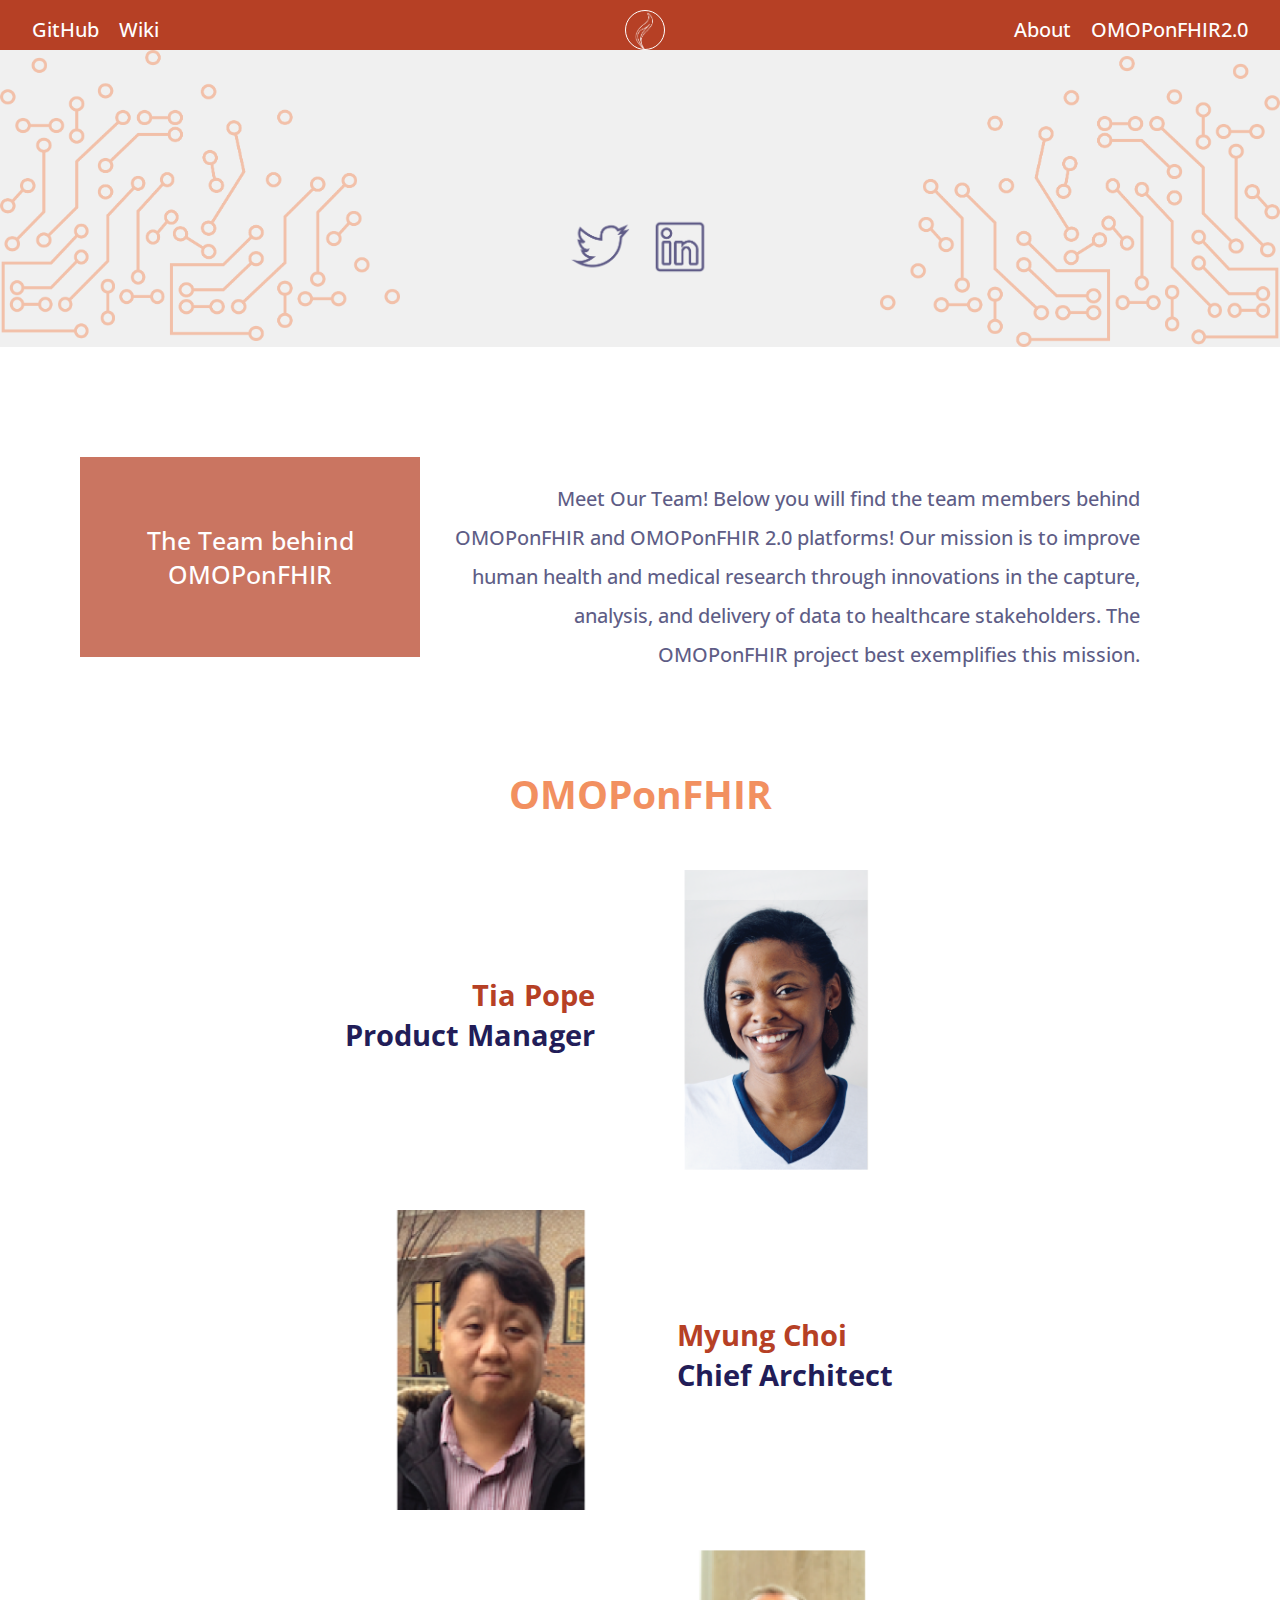
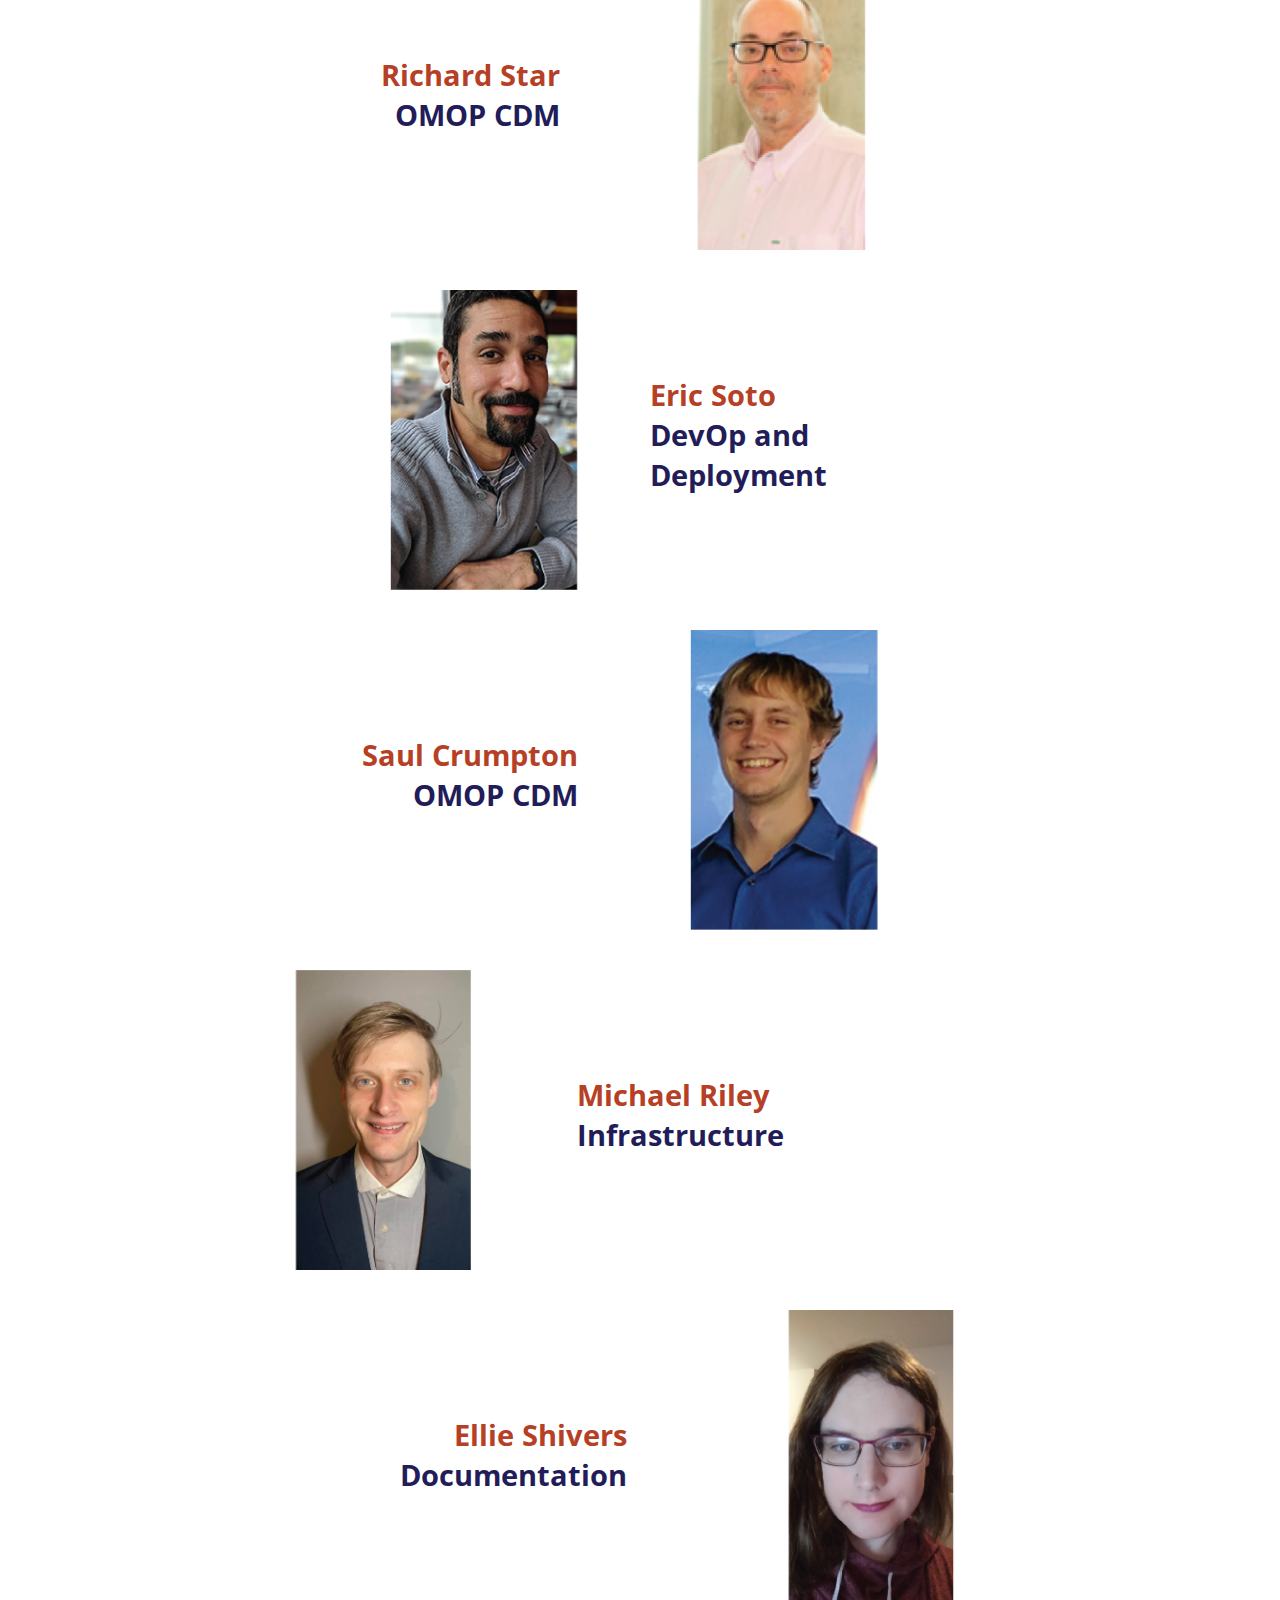
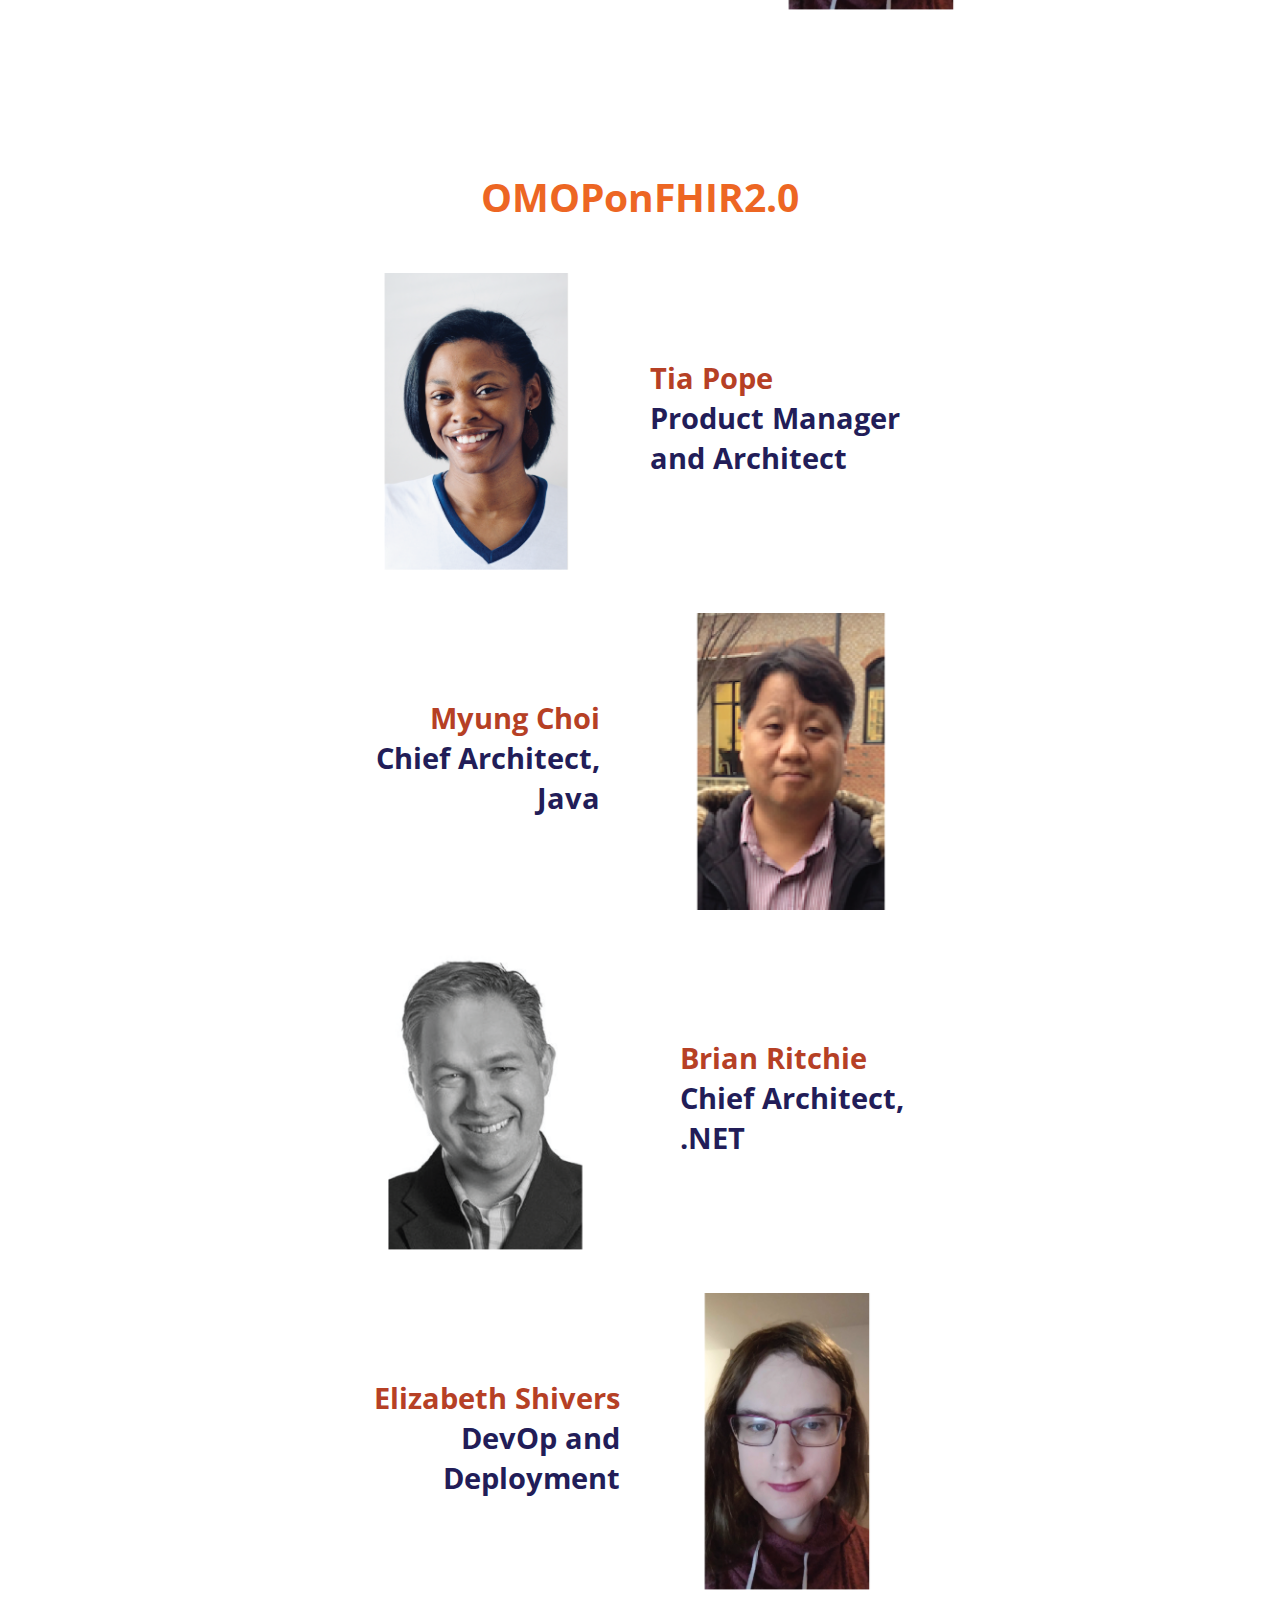
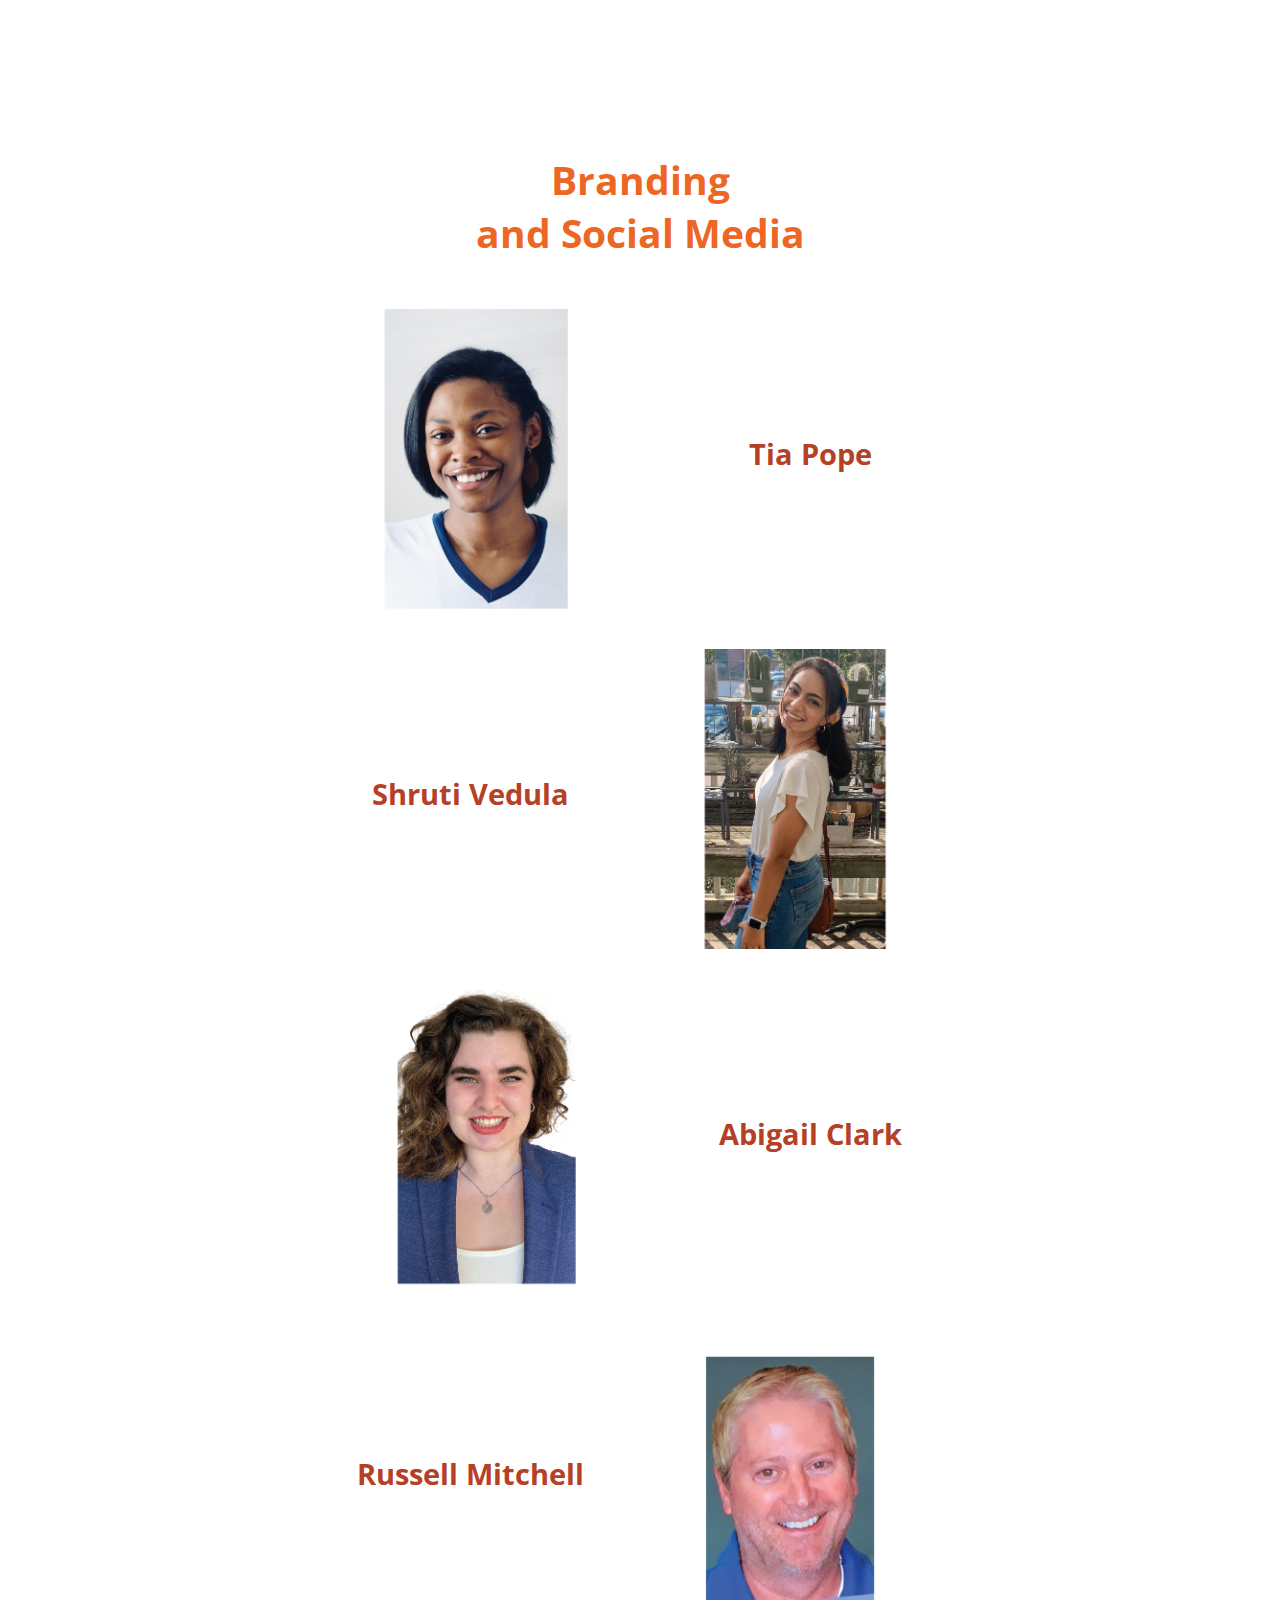
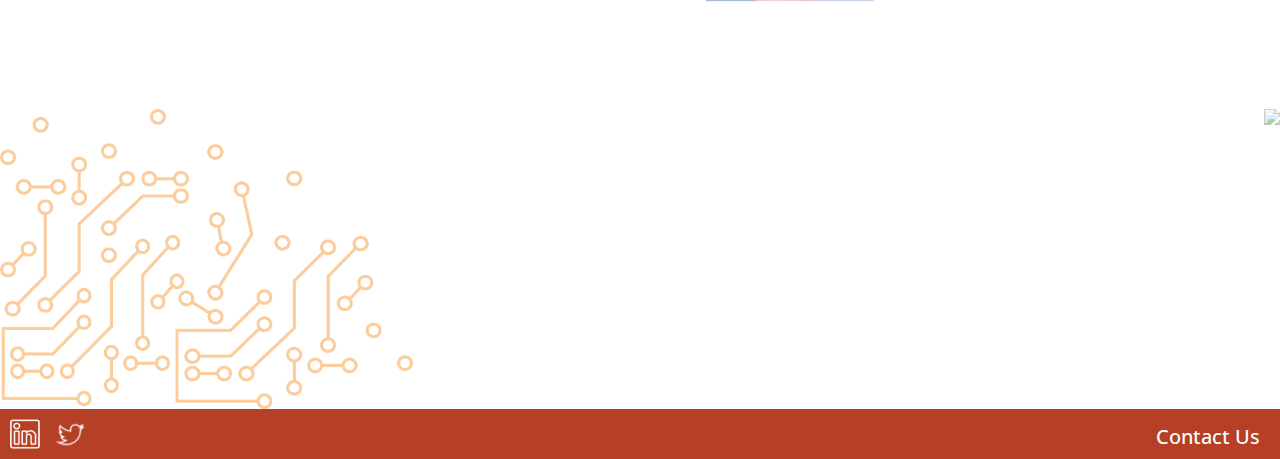
==== about.html @ ce29ef23 "OMOPonFHIR Site V2.0" ====
<!DOCTYPE html>
<html lang="en">
  <head>
    <meta charset="UTF-8" />
    <meta http-equiv="X-UA-Compatible" content="IE=edge" />
    <meta name="viewport" content="width=device-width, initial-scale=1.0" />
    <link rel="stylesheet" href="css/styles.css" />
    <link rel="stylesheet" href="css/about.css" />
    <link rel="preconnect" href="https://fonts.gstatic.com" />
    <link
      href="https://fonts.googleapis.com/css2?family=Open+Sans:wght@600&display=swap"
      rel="stylesheet"
    />
    <script type="text/javascript" src="loader-script.js"></script>
    <link rel="apple-touch-icon" sizes="180x180" href="/img/shorter_logo.png" />
    <link
      rel="icon"
      type="image/png"
      sizes="32x32"
      href="/img/shorter_logo.png"
    />
    <link
      rel="icon"
      type="image/png"
      sizes="16x16"
      href="/img/shorter_logo.png"
    />
    <link rel="manifest" href="/site.webmanifest" />
    <title>OMOP on FHIR</title>
  </head>
  <body>
   <div id="loader"></div>
    <div id="content">
      <nav class="main-nav">
        <div class="container">
          <div class="left">
            <ul>
              <li>
                <a href="https://github.com/omoponfhir/omoponfhir-main"
                  >GitHub</a
                >
              </li>
              <li>
                <a href="https://github.com/omoponfhir/omoponfhir-main/wiki"
                  >Wiki</a
                >
              </li>
            </ul>
          </div>
          <div class="center">
            <img
              src="img/bullet_bullet-1.png"
              alt=""
              onclick="imageClick('index.html')"
              class="homeCursor"
            />
          </div>
          <div class="right">
            <ul>
              <li><a href="about.html">About</a></li>
              <li><a href="OMOPonFHIR2.0.html">OMOPonFHIR2.0</a></li>
            </ul>
          </div>
        </div>
      </nav>

      <nav class="mobile-nav" id="mobile-nav-id">
        <div class="left">
          <!-- <input type="image" src="img/menu.png" onclick="menu()" /> -->
        </div>
        <div class="center">
          <img
            src="img/bullet_bullet-1.png"
            alt=""
            onclick="imageClick('index.html')"
            class="homeCursor"
          />
        </div>
        <div class="right">
          <input type="image" src="img/menu.png" onclick="menu()" />
        </div>
      </nav>

      <div class="mobile-menu" id="mobile-menu-id">
        <ul class="mobile-menu-list">
          <li><a href="about.html">About</a></li>
          <li><a href="OMOPonFHIR2.0.html">OMOPonFHIR2.0</a></li>
          <li>
            <a href="https://github.com/omoponfhir/omoponfhir-main">GitHub</a>
          </li>
          <li>
            <a href="https://github.com/omoponfhir/omoponfhir-main/wiki"
              >Wiki</a
            >
          </li>
        </ul>
      </div>

      <script>
        function menu() {
          var x = document.getElementById("mobile-menu-id");

          if (x.className === "mobile-menu") {
            x.className = "mobile-menu-expanded";
          } else {
            x.className = "mobile-menu";
          }
        }
      </script>

      <script>
        function imageClick(url) {
          window.location = url;
        }
      </script>

      <div class="main-container">
        <div class="top-banner">
          <div class="container">
            <div class="div1">
              <img
                class="img1"
                src="img/BackgroundIllustration_Orange.png"
                alt=""
              />
            </div>
            <div class="div2">
              <img class="img2" src="https://media.giphy.com/media/VVHVPd07QhCmuxs4tD/giphy.gif" alt="" />
              <div class="socialmed_icon">
                <a href="https://twitter.com/omoponfhir">
                  <img
                    alt="Twitter"
                    class="socialmed_images twitter"
                    src="twitter_Twitter-blue.png"
                  />
                </a>
                <a href="https://www.linkedin.com/company/omoponfhir/">
                  <img
                    alt="LinkedIn"
                    class="socialmed_images linkedin"
                    src="LinkedIn_blue.png"
                  />
                </a>
              </div>
            </div>

            <div class="div3">
              <img
                class="img3"
                src="img/BackgroundIllustration_Orange.png"
                alt=""
              />
            </div>
          </div>
        </div>

        <div class="about">
          <div class="left">
            <p>The Team behind OMOPonFHIR</p>
          </div>
          <div class="right">
            <p>
              Meet Our Team! Below you will find the team members behind
              OMOPonFHIR and OMOPonFHIR 2.0 platforms! Our mission is to improve
              human health and medical research through innovations in the capture,
              analysis, and delivery of data to healthcare stakeholders. The OMOPonFHIR project
              best exemplifies this mission.
            </p>
          </div>
        </div>

        <div class="about-mobile">
          <p>About the Team behind OMOP on FHIR</p>
        </div>

        <div class="about-mobile-text">
          <p>
            Meet Our Team! Below you will find the team members behind
            OMOPonFHIR and OMOPonFHIR 2.0 platforms! Our mission is to improve
            human health and medical research through innovations in the capture,
            analysis, and delivery of data to healthcare stakeholders. The OMOPonFHIR project
              best exemplifies this mission.
          </p>
        </div>
        <!--
        <div class="contact-us">
            <p>Contact Us</p>
            <div class="inputs">
                <input placeholder="First Name"></input>
                <input placeholder="Last Name"></input>
            </div>
            <div class="inputs">
                <input placeholder="Email"></input>
            </div>
            <div class="inputs">
                <input placeholder="Message"></input>
            </div>
            <a>Submit</a>
            <iframe src="https://docs.google.com/forms/d/e/1FAIpQLSeu1NekLt_qkEd-SQRcJmjOuqZ-bvzDJnviz9v5_g-GpXFg8Q/viewform?embedded=true" frameborder="0" marginheight="0" marginwidth="0">Loading…</iframe>
        </div>
        -->
        <div class="OMOPonFHIR-Heading">
          <h1><span style="color: #ed6623">OMOPonFHIR</span><br /></h1>
        </div>

         <div class="person-r">
          <div class="left">
            <div>
              <h2>
                Tia Pope <br />
                <span style="color: #221d58">Product Manager</span>
              </h2>
            </div>
          </div>
          <div class="right">
            <img
              src="img/Tia_Small-10.png"
              width="300"
              height="300"
              alt=""
            />
          </div>
        </div>

        <div class="person-1">
          <div class="left">
            <img src="img/Myung_small-09.png" width="300" height="300" alt="" />
          </div>
          <div class="right">
            <div>
              <h2>
                Myung Choi <br />
                <span style="color: #221d58">Chief Architect</span>
              </h2>
            </div>
          </div>
        </div>


        <div class="person-2">
          <div class="left">
            <div>
              <h2>
                Richard Star <br />
                <span style="color: #221d58">OMOP CDM</span>
              </h2>
            </div>
          </div>
          <div class="right">
            <img
              src="img/Richard-Small-13.png"
              width="300"
              height="300"
              alt=""
            />
          </div>
        </div>

        <div class="person-3">
          <div class="left">
            <img src="img/Eric_small-07.png" width="300" height="300" alt="" />
          </div>
          <div class="right">
            <div>
              <h2>
                Eric Soto <br />
                <span style="color: #221d58">DevOp and Deployment</span>
              </h2>
            </div>
          </div>
        </div>

        <div class="person-4">
          <div class="left">
            <div>
              <h2>
                Saul Crumpton <br /><span style="color: #221d58">
                  OMOP CDM</span
                >
              </h2>
            </div>
          </div>
          <div class="right">
            <img src="img/saul_small-08.png" width="300" height="300" alt="" />
          </div>
        </div>

        <div class="person-5">
          <div class="left">
            <img
              src="img/Michael_Small-05.png"
              width="300"
              height="300"
              alt=""
            />
          </div>
          <div class="right">
            <div>
              <h2>
                Michael Riley<br />
                <span style="color: #221d58">Infrastructure</span>
              </h2>
            </div>
          </div>
        </div>

        <div class="person-6">
          <div class="left">
            <div>
              <h2>
                Ellie Shivers <br />
                <span style="color: #221d58">Documentation</span>
              </h2>
            </div>
          </div>
          <div class="right">
            <img src="img/Ellie_small-12.png" width="300" height="300" alt="" />
          </div>
        </div>

        <div class="OMOPonFHIR2-Heading">
          <h1><span style="color: #ed6623">OMOPonFHIR2.0</span></h1>
        </div>

        <div class="person-8">
          <div class="left">
            <div>
              <img src="img/Tia_Small-10.png" width="300" height="300" alt="" />
            </div>
          </div>
          <div class="right">
            <h2>
              Tia Pope <br />
              <span style="color: #221d58">Product Manager and Architect</span>
            </h2>
          </div>
        </div>

        <div class="person-9">
          <div class="left">
            <h2>
              Myung Choi <br /><span style="color: #221d58">
                Chief Architect, Java</span
              >
            </h2>
          </div>
          <div class="right">
            <div>
              <img
                src="img/Myung_small-09.png"
                width="300"
                height="300"
                alt=""
              />
            </div>
          </div>
        </div>

        <div class="person-10">
          <div class="left">
            <div>
              <img
                src="img/Brian_Small-06.png"
                width="300"
                height="300"
                alt=""
              />
            </div>
          </div>
          <div class="right">
            <h2>
              Brian Ritchie <br />
              <span style="color: #221d58">Chief Architect, .NET</span>
            </h2>
          </div>
        </div>

        <div class="person-11">
          <div class="left">
            <h2>
              Elizabeth Shivers <br />
              <span style="color: #221d58">DevOp and Deployment</span>
            </h2>
          </div>
          <div class="right">
            <div>
              <img
                src="img/Ellie_small-12.png"
                width="300"
                height="300"
                alt=""
              />
            </div>
          </div>
        </div>

        <div class="branding-Social-Media">
          <h1><span style="color: #ed6623">Branding <br>and Social Media</span></h1>
        </div>

        <div class="person-13">
          <div class="left">
            <img src="img/Tia_Small-10.png" width="300" height="300" alt="" />
          </div>
          <div class="right">
            <div>
              <h2>Tia Pope</h2>
            </div>
          </div>
        </div>

        <div class="person-14">
          <div class="left">
            <div>
              <h2>Shruti Vedula</h2>
            </div>
          </div>
          <div class="right">
            <img
              src="img/Shruti_small-11.png"
              width="300"
              height="300"
              alt=""
            />
          </div>
        </div>

        <div class="person-15">
          <div class="left">
            <img src="img/Abby_Small-04.png" width="300" height="300" alt="" />
          </div>
          <div class="right">
            <div>
              <h2>Abigail Clark</h2>
            </div>
          </div>
        </div>

        <div class="person-16">
            <div class="left">
                <div>
                    <h2>Russell Mitchell</h2>
                </div>

            </div>
            <div class="right">
                <img src="img/Russell-Small-14.png"width="300" height="300" alt="">
            </div>
        </div>
        <div class="bot-banner">
          <div class="div1">
            <img src="img/BackgroundIllustration_Yellow.png" alt="" />
            <img src="https://media.giphy.com/media/FPWLhfGNtz1xahUGES/giphy.gif" class="bottompage_motion" />
          </div>
        </div>

        <footer class="footer">
          <div class="social">
            <div class="left">
              <div class="img-wrapper">
                <a href="https://www.linkedin.com/company/omoponfhir/about">
                  <img src="img/linkedin.png" alt="" />
                </a>
              </div>
              <div class="img-wrapper">
                <a href="https://twitter.com/omoponfhir?s=20">
                  <img src="img/twitter_Twitter.png" alt="" />
                </a>
              </div>
            </div>
          </div>
          <div class="right">
            <a href="https://forms.gle/5ARnCuKFfqA3LYyR9">Contact Us</a>
          </div>
        </footer>
      </div>
    </div>
  </body>
</html>
---- css/styles.css ----
/* TABLE OF CONTENTS
  1. BASIC
  2. PRELOADER
  2. MOBILE NAV
  3. MOBILE MENU
  4. BANNER
  5. BOT BANNER
  6. FOOTER
  7. BREAKPOINTS
*/

/* -------------- BASIC --------------  */
:root {
  --primary-color: #221d58;
  --secondary-color: #b64025;
  --accent-light-color: #ed6623;
  --accent-lighter-color: #f8993a;
  --max-width: 1100px;
}

* {
  margin: 0;
  padding: 0;
  box-sizing: border-box;
}

body {
  color: var(--primary-color);
  font-family: -apple-system, BlinkMacSystemFont, "Segoe UI", Roboto, Oxygen,
    Ubuntu, Cantarell, "Open Sans", "Helvetica Neue", sans-serif;
  font-size: 19.5px;
  font-weight: 500;
}

html,
body {
  margin: 0;
  padding: 0;
  width: 100%;
  height: 100vh;
  background: url(background.jpg) no-repeat 50% 50%;
  background-size: cover;
}

/* -------------- PRELOADER -------------- */
#loader {
  position: fixed;
  width: 100%;
  height: 100vh;
  z-index: 1;
  overflow: visible;
  background: #fff url("https://media.giphy.com/media/0v85X38x8zhfcxNIS5/giphy.gif") no-repeat center center;
}

/* --------------  MOBILE NAV -------------- */
.homeCursor {
  cursor: pointer;
}

.mobile-nav {
  display: none;
}

.mobile-nav .left {
  justify-self: left;
}

.mobile-nav .center {
  width: 40px;
  height: 40px;
  margin-left: 10px;
  border-radius: 20px;
  border-color: #fff;
  border-style: solid;
  border-width: 1px;
  justify-self: center;
  align-self: center;
}
.mobile-nav .center:hover {
  background: #ed6623;
}
.mobile-nav img {
  height: 40px;
  object-fit: contain;
}

.mobile-nav .right {
  justify-self: right;
}

.mobile-nav input {
  margin: 10px;
  margin-right: 20px;
  height: 30px;
  object-fit: contain;
}

.mobile-nav ul {
  list-style-type: none;
  display: flex;
  margin-bottom: 10px;
  flex-direction: column;
  justify-content: center;
}
.main-nav {
  background: var(--secondary-color);
  position: sticky;
  top: 0;
  z-index: 2;
}

.main-nav .container {
  display: grid;
  grid-template-columns: 33% 33% 33%;
  height: 50px;
  justify-content: center;
}

.main-nav .left {
  padding: 1rem;
  justify-self: left;
}

.main-nav.left a:hover {
  color: #ed6623;
}

.main-nav .center {
  width: 40px;
  height: 40px;
  margin-left: 10px;
  border-radius: 20px;
  border-color: #fff;
  border-style: solid;
  border-width: 1px;
  justify-self: center;
  align-self: center;
}

.main-nav .center:hover {
  background: #ed6623;
}

.main-nav img {
  height: 40px;
  object-fit: contain;
}

.main-nav .right {
  padding: 1rem;
  justify-self: right;
}

.main-nav .right a:hover {
  color: #ed6623;
}

.main-nav .left a:hover {
  color: #ed6623;
}
.main-nav ul {
  display: flex;
  list-style-type: none;
  justify-self: end;
  align-items: center;
}

.main-nav ul li a {
  border-radius: 5px;
  text-decoration: none;
  padding: 10px;
  color: #fff;
}

.main-nav ul li a.active {
  background: var(--secondary-color);
  color: #fff;
}

.main-nav ul li a.inactive {
  color: #fff;
}

/* --------------  MOBILE MENU -------------- */
.mobile-menu {
  display: none;
}

.mobile-menu-list {
  list-style-type: none;
  display: flex;
  margin-bottom: 10px;
  flex-direction: column;
  justify-content: center;
}

.mobile-menu-list li {
  margin: 10px;
  text-align: right;
}

.mobile-menu-list li a {
  border-radius: 5px;
  text-decoration: none;
  padding: 10px;
  color: #fff;
}

.mobile-menu-list li a:hover {
  color: #ed6623;
}

/* -------------- BANNER --------------*/
.top-banner {
  grid-area: top-banner;
}

.img1 {
  height: auto;
  max-width: 300px;
}

.img2 {
  height: auto;
  width: 100%;
  padding: 20px;
  max-width: 300px;
}

.img3 {
  height: auto;
  max-width: 300px;
  transform: scaleX(-1);
}

.div1 {
  vertical-align: bottom;
  align-self: flex-end;
}

.div2 {
  display: grid;
  justify-content: center;
  text-align: center;
  align-items: center;
  margin-bottom: 30px;
  flex: 2;
}

.div3 {
  vertical-align: bottom;
  align-self: flex-end;
}

.top-banner .container {
  display: flex;
  flex-direction: row;
  width: 100%;
  height: auto;
  background: #ebebeb;
  justify-content: center;
}

.top-banner .container .div1 {
  flex: 2;
}

.top-banner .container .div3 {
  flex: 2;
}

.top-banner .img1 {
  max-width: 100%;
  opacity: 0.5;
  width: 400px;
}

.top-banner .img3 {
  max-width: 100%;
  transform: scaleX(-1);
  opacity: 0.5;
  float: right;
  margin: 0 0 0 20px;
  width: 400px;
}

.top-banner ul {
  list-style-type: none;
  display: flex;
  justify-content: center;
}

.top-banner ul li a {
  margin: 1rem;
  text-decoration: none;
  border-radius: 5px;
}

.button_socialmed {
  background-color: #ed6623;
  border: none;
  color: white;
  padding: 15px 32px;
  text-align: center;
  text-decoration: none;
  display: inline-block;
  font-size: 18px;
  border-radius: 10px;
  margin: 0 10px 30px 10px;
  transition-duration: 0.4s;
  width: 100%;
  min-width: 20px;
  max-width: 150px;
  position: relative;
  justify-content: center;
  align-items: center;
}

.button_socialmed:hover {
  cursor: pointer;
  border: solid;
  border-width: thin;
  border-color: #ed6623;
  background-color: rgb(235, 235, 235);
  color: #ed6623;
}

.socialmed_images {
  margin: 0 10px 0 10px;
  height: auto;
  width: 100%;
  max-width: 60px;
  display: flex;
}

.socialmed_icon {
  flex: 2;
  margin: 0 20px 0 20px;
  display: flex;
  align-items: center;
  justify-content: center;
}

.socialmed_images:hover {
  transform: translateY(-6px);
  transition: all 0.2s ease-in-out;
}

/* --------------  BOT BANNER --------------  */
.bot-banner {
  grid-area: bot-banner;
}

.bot-banner {
  height: 300px;
  margin-top: 40px;
}

.bot-banner img {
  width: auto;
  height: 300px;
  opacity: 0.5;
}

.bottompage_motion {
  float: right;
}

/* --------------  FOOTER --------------  */
.footer {
  display: grid;
  grid-area: footer;
  grid-template-columns: 50% 50%;
  height: 50px;
  justify-content: center;
  background: var(--secondary-color);
}

.footer .social {
  margin: 10px;
}

.footer .img-wrapper {
  display: inline;
  margin-right: 10px;
}

.footer img {
  height: 30px;
  object-fit: contain;
}
.footer img:hover {
  background: #ed6623;
}
.footer .left {
  justify-self: left;
}
.right a:hover {
  color: #ed6623;
}
.footer .right {
  margin-right: 20px;
  align-self: center;
  justify-self: right;
}

.footer a {
  color: #fff;
  text-decoration: none;
}
/* -------------- BREAKPOINTS -------------- */

@media (max-width: 1150px) {
  .div2_mobile {
    display: grid;
    justify-content: center;
    text-align: center;
    align-items: center;
    margin-bottom: 30px;
    flex: 2;
  }
}

@media (max-width: 680px) {
  .main-nav {
    display: none;
  }
  .mobile-nav {
    display: grid;
    grid-template-columns: 33% 33% 33%;
    background: var(--secondary-color);
    position: sticky;
    top: 0;
    z-index: 2;
  }

  .mobile-menu {
    display: none;
  }

  .mobile-menu-expanded {
    position: fixed;
    left: 67%;
    display: block;
    width: 33%;
    background: var(--secondary-color);
    z-index: 2;
  }

  .top-banner .container {
    display: flex;
    flex-direction: row;
    width: 100%;
    height: auto;
    background: #ebebeb;
    justify-content: center;
  }

  .top-banner .img1 {
    max-width: 130%;
    opacity: 0.5;
  }

  .top-banner .img3 {
    max-width: 130%;
    opacity: 0.5;
  }

  .bot-banner {
    margin-top: 30px;
    height: 200px;
  }

  .bot-banner img {
    height: 200px;
  }

  .bot-banner .bottompage_motion {
    height: 0px;
  }
}

@media (max-width: 400px) {
  .socialmed_images {
    margin: 0 5px 0 5px;
    height: auto;
    width: 100%;
    max-width: 30px;
    display: flex;
  }
}
---- css/about.css ----
/* TABLE OF CONTENTS 
    1. GRID
    2. ABOUT OMOPONFHIR
    3. PEOPLE AND HEADERS
    4. BREAKPOINT
*/

/* -------------- GRID --------------  */
.main-container {
  display: grid;
  grid-template-columns: 25% 25% 25% 25%;
  grid-template-areas:
    "top-banner top-banner top-banner top-banner"
    "about about about about"
    "OMOPonFHIR-Heading OMOPonFHIR-Heading OMOPonFHIR-Heading OMOPonFHIR-Heading"
    "person-r person-r person-r person-r"
    "person-1 person-1 person-1 person-1"
    "person-2 person-2 person-2 person-2"
    "person-3 person-3 person-3 person-3"
    "person-4 person-4 person-4 person-4"
    "person-5 person-5 person-5 person-5"
    "person-6 person-6 person-6 person-6"
    "person-7 person-7 person-7 person-7"
    "OMOPonFHIR2-Heading OMOPonFHIR2-Heading OMOPonFHIR2-Heading OMOPonFHIR2-Heading"
    "person-8 person-8 person-8 person-8"
    "person-9 person-9 person-9 person-9"
    "person-10 person-10 person-10 person-10"
    "person-11 person-11 person-11 person-11"
    "person-12 person-12 person-12 person-12"
    "branding-Social-Media branding-Social-Media branding-Social-Media branding-Social-Media"
    "person-13 person-13 person-13 person-13"
    "person-14 person-14 person-14 person-14"
    "person-15 person-15 person-15 person-15"
    "person-16 person-16 person-16 person-16"
    "questions questions questions questions"
    "bot-banner bot-banner bot-banner bot-banner"
    "footer footer footer footer";
  grid-gap: 0px;
}

.about {
  grid-area: about;
}

.about-mobile {
  grid-area: about-mobile;
}

.about-mobile-text {
  grid-area: about-mobile-text;
}

.OMOPonFHIR-Heading {
  grid-area: OMOPonFHIR-Heading;
}

.person-r {
  grid-area: person-r;
}

.person-1 {
  grid-area: person-1;
}

.person-2 {
  grid-area: person-2;
}

.person-3 {
  grid-area: person-3;
}

.person-4 {
  grid-area: person-4;
}

.person-5 {
  grid-area: person-5;
}

.person-6 {
  grid-area: person-6;
}

.person-7 {
  grid-area: person-7;
}

.OMOPonFHIR2-Heading {
  grid-area: OMOPonFHIR2-Heading;
}

.person-8 {
  grid-area: person-8;
}

.person-9 {
  grid-area: person-9;
}

.person-10 {
  grid-area: person-10;
}

.person-11 {
  grid-area: person-11;
}

.person-12 {
  grid-area: person-12;
}

.branding-Social-Media {
  grid-area: branding-Social-Media;
}

.person-13 {
  grid-area: person-13;
}

.person-14 {
  grid-area: person-14;
}

.person-15 {
  grid-area: person-15;
}
.person-16 {
  grid-area: person-16;
}

/* -------------- ABOUT OMOPONFHIR -------------- */
.about {
  display: flex;
  flex-direction: row;
  width: 100%;
  height: 300px;
  text-align: center;
  overflow: hidden;
  margin-top: 60px;
  margin-bottom: 60px;
}

.about .left {
  display: flex;
  justify-content: center;
  align-items: center;
  width: 340px;
  margin-top: 50px;
  margin-left: 80px;
  margin-bottom: 50px;
  margin-right: 25px;
  color: white;
  align-items: center;
  background: var(--secondary-color);
  font-size: 25px;
}

.about .right {
  margin-top: 20px;
  display: flex;
  flex: 2;
  justify-content: center;
  align-items: center;
  width: 100%;
  height: 100%;
  margin-right: 140px;
  text-align: right;
  line-height: 2;
}

.about-mobile {
  display: none;
}

.about-mobile-text {
  display: none;
}

/* -------------- PEOPLE AND HEADERS --------------  */

.OMOPonFHIR-Heading {
  display: flex;
  flex: 2;
  justify-content: center;
  align-items: center;
  width: 100%;
  height: 100%;
  text-align: center;
  margin-left: auto;
  margin-right: auto;
}

.person-r {
  display: flex;
  flex-direction: row;
  width: 100%;
  height: 300px;
  overflow: hidden;
  margin-bottom: 40px;
  justify-content: center;
  margin-top: 50px;
}

.person-r .left {
  display: flex;
  justify-content: center;
  align-items: center;
  width: 100%;
  height: 100%;
  margin-left: 340px;
  text-align: right;
}

.person-r .right {
  display: flex;
  flex: 2;
  justify-content: center;
  align-items: center;
  width: 100%;
  height: 100%;
  margin-left: 40px;
  margin-right: 340px;
}

.person-r h2 {
  margin-bottom: 10px;
  color: var(--secondary-color);
}

.person-1 {
  display: flex;
  flex-direction: row;
  width: 100%;
  height: 300px;
  overflow: hidden;
  margin-bottom: 40px;
  justify-content: center;
}

.person-1 .left {
  display: flex;
  flex: 2;
  justify-content: center;
  align-items: center;
  max-width: 100%;
  height: auto;
  margin-left: 340px;
}

.person-1 .right {
  display: flex;
  justify-content: center;
  align-items: center;
  width: 100%;
  height: 100%;
  margin-left: -10px;
  margin-right: 340px;
  text-align: left;
}

.person-1 h2 {
  margin-bottom: 10px;
  color: var(--secondary-color);
}

.person-2 {
  display: flex;
  flex-direction: row;
  width: 100%;
  height: 300px;
  overflow: hidden;
  margin-bottom: 40px;
  justify-content: center;
}

.person-2 .left {
  display: flex;
  justify-content: center;
  align-items: center;
  width: 100%;
  height: 100%;
  margin-left: 340px;
  text-align: right;
}

.person-2 .right {
  display: flex;
  flex: 2;
  justify-content: center;
  align-items: center;
  width: 100%;
  height: 100%;
  margin-left: 40px;
  margin-right: 340px;
}

.person-2 h2 {
  margin-bottom: 10px;
  color: var(--secondary-color);
}

.person-3 {
  display: flex;
  flex-direction: row;
  width: 100%;
  height: 300px;
  overflow: hidden;
  margin-bottom: 40px;
  justify-content: center;
}

.person-3 .left {
  display: flex;
  flex: 2;
  justify-content: center;
  align-items: center;
  width: 100%;
  height: 100%;
  margin-left: 340px;
}

.person-3 .right {
  display: flex;
  justify-content: center;
  align-items: center;
  width: 100%;
  height: 100%;
  margin-left: 10px;
  margin-right: 340px;
  text-align: left;
}

.person-3 h2 {
  margin-bottom: 10px;
  color: var(--secondary-color);
}

.person-4 {
  display: flex;
  flex-direction: row;
  width: 100%;
  height: 300px;
  overflow: hidden;
  margin-bottom: 40px;
  justify-content: center;
}

.person-4 .left {
  display: flex;
  justify-content: center;
  align-items: center;
  width: 100%;
  height: 100%;
  margin-left: 340px;
  text-align: right;
}

.person-4 .right {
  display: flex;
  flex: 2;
  justify-content: center;
  align-items: center;
  width: 100%;
  height: 100%;
  margin-left: 40px;
  margin-right: 340px;
}

.person-4 h2 {
  margin-bottom: 10px;
  color: var(--secondary-color);
}

.person-5 {
  display: flex;
  flex-direction: row;
  width: 100%;
  height: 300px;
  overflow: hidden;
  margin-bottom: 40px;
  justify-content: center;
}

.person-5 .left {
  display: flex;
  justify-content: center;
  align-items: center;
  width: 100%;
  height: 100%;
  margin-left: 340px;
}

.person-5 .right {
  display: flex;
  flex: 2;
  justify-content: center;
  align-items: center;
  width: 100%;
  height: 100%;
  margin-left: 40px;
  margin-right: 600px;
  text-align: left;
}

.person-5 h2 {
  margin-bottom: 10px;
  color: var(--secondary-color);
}

.person-6 {
  display: flex;
  flex-direction: row;
  width: 100%;
  height: 300px;
  overflow: hidden;
  margin-bottom: 40px;
  justify-content: center;
}

.person-6 .left {
  display: flex;
  flex: 2;
  justify-content: center;
  align-items: center;
  width: 100%;
  height: 100%;
  margin-left: 400px;
  text-align: right;
}

.person-6 .right {
  display: flex;
  justify-content: center;
  align-items: center;
  width: 100%;
  height: 100%;
  margin-left: 40px;
  margin-right: 200px;
}

.person-6 h2 {
  margin-bottom: 10px;
  color: var(--secondary-color);
}
.person-7 {
  display: flex;
  flex-direction: row;
  width: 100%;
  height: 300px;
  overflow: hidden;
  margin-bottom: 130px;
  justify-content: center;
}

.person-7 .left {
  display: flex;
  justify-content: center;
  align-items: center;
  width: 100%;
  height: 100%;
  margin-left: 150px;
}

.person-7 .right {
  display: flex;
  flex: 2;
  justify-content: center;
  align-items: center;
  width: 100%;
  height: 100%;
  margin-right: 550px;
  text-align: left;
}

.person-7 h2 {
  margin-bottom: 10px;
  color: var(--secondary-color);
}

.OMOPonFHIR2-Heading {
  display: flex;
  flex: 2;
  justify-content: center;
  align-items: center;
  width: 100%;
  height: 100%;
  text-align: center;
  margin-left: auto;
  margin-right: auto;
  margin-top: 80px;
}

.person-8 {
  display: flex;
  flex-direction: row;
  width: 100%;
  height: 300px;
  overflow: hidden;
  margin-bottom: 40px;
  margin-top: 90px;
  justify-content: center;
}

.person-8 .left {
  display: flex;
  flex: 2;
  justify-content: center;
  align-items: center;
  width: 100%;
  height: 100%;
  margin-left: 340px;
  text-align: right;
}

.person-8 .right {
  display: flex;
  justify-content: center;
  align-items: center;
  width: 100%;
  height: 100%;
  margin-left: 10px;
  margin-right: 340px;
}

.person-8 h2 {
  margin-bottom: 10px;
  color: var(--secondary-color);
}
.person-9 {
  display: flex;
  flex-direction: row;
  width: 100%;
  height: 300px;
  overflow: hidden;
  margin-bottom: 40px;
  justify-content: center;
}

.person-9 .left {
  display: flex;
  justify-content: center;
  align-items: center;
  width: 100%;
  height: 100%;
  margin-left: 340px;
  text-align: right;
}

.person-9 .right {
  display: flex;
  flex: 2;
  justify-content: center;
  align-items: center;
  width: 100%;
  height: 100%;
  margin-left: 40px;
  margin-right: 340px;
}

.person-9 h2 {
  margin-bottom: 10px;
  color: var(--secondary-color);
}

.person-10 {
  display: flex;
  flex-direction: row;
  width: 100%;
  height: 300px;
  overflow: hidden;
  margin-bottom: 40px;
  justify-content: center;
}

.person-10 .left {
  display: flex;
  flex: 2;
  justify-content: center;
  align-items: center;
  width: 100%;
  height: 100%;
  margin-left: 340px;
  text-align: right;
}

.person-10 .right {
  display: flex;
  justify-content: center;
  align-items: center;
  width: 100%;
  height: 100%;
  margin-left: 40px;
  margin-right: 340px;
}

.person-10 h2 {
  margin-bottom: 10px;
  color: var(--secondary-color);
}
.person-11 {
  display: flex;
  flex-direction: row;
  width: 100%;
  height: 300px;
  overflow: hidden;
  margin-bottom: 40px;
  justify-content: center;
}

.person-11 .left {
  display: flex;
  justify-content: center;
  align-items: center;
  width: 100%;
  height: 100%;
  margin-left: 340px;
  text-align: right;
}

.person-11 .right {
  display: flex;
  flex: 2;
  justify-content: center;
  align-items: center;
  width: 100%;
  height: 100%;
  margin-left: 20px;
  margin-right: 340px;
}

.person-11 h2 {
  margin-bottom: 10px;
  color: var(--secondary-color);
}

.person-12 {
  display: flex;
  flex-direction: row;
  width: 100%;
  height: 300px;
  overflow: hidden;
  margin-bottom: 130px;
  justify-content: center;
}

.person-12 .left {
  display: flex;
  flex: 2;
  justify-content: center;
  align-items: center;
  width: 100%;
  height: 100%;
  margin-left: 340px;
  text-align: right;
}

.person-12 .right {
  display: flex;
  justify-content: center;
  align-items: center;
  width: 100%;
  height: 100%;
  margin-left: 20px;
  margin-right: 340px;
}

.person-12 h2 {
  margin-bottom: 10px;
  color: var(--secondary-color);
}

.branding-Social-Media {
  display: flex;
  flex: 2;
  justify-content: center;
  align-items: center;
  width: 100%;
  height: 100%;
  text-align: center;
  margin-left: auto;
  margin-right: auto;
  margin-top: 80px;
}

.person-13 {
  display: flex;
  flex-direction: row;
  width: 100%;
  height: 300px;
  overflow: hidden;
  margin-bottom: 40px;
  margin-top: 90px;
  justify-content: center;
}

.person-13 .left {
  display: flex;
  flex: 2;
  justify-content: center;
  align-items: center;
  width: 100%;
  height: 100%;
  margin-left: 340px;
}

.person-13 .right {
  display: flex;
  justify-content: center;
  align-items: center;
  width: 100%;
  height: 100%;
  margin-left: 40px;
  margin-right: 340px;
  text-align: left;
}

.person-13 h2 {
  margin-bottom: 10px;
  color: var(--secondary-color);
}

.person-14 {
  display: flex;
  flex-direction: row;
  width: 100%;
  height: 300px;
  overflow: hidden;
  margin-bottom: 40px;
  justify-content: center;
}

.person-14 .left {
  display: flex;
  justify-content: center;
  align-items: center;
  width: 100%;
  height: 100%;
  margin-left: 340px;
  text-align: right;
}

.person-14 .right {
  display: flex;
  flex: 2;
  justify-content: center;
  align-items: center;
  width: 100%;
  height: 100%;
  margin-left: 40px;
  margin-right: 340px;
}

.person-14 h2 {
  margin-bottom: 10px;
  color: var(--secondary-color);
}

.person-15 {
  display: flex;
  flex-direction: row;
  width: 100%;
  height: 300px;
  overflow: hidden;
  margin-bottom: 40px;
  justify-content: center;
}

.person-15 .left {
  display: flex;
  flex: 2;
  justify-content: center;
  align-items: center;
  width: 100%;
  height: 100%;
  margin-left: 340px;
}

.person-15 .right {
  display: flex;
  justify-content: center;
  align-items: center;
  width: 100%;
  height: 100%;
  margin-left: 40px;
  margin-right: 340px;
  text-align: left;
}

.person-15 h2 {
  margin-bottom: 10px;
  color: var(--secondary-color);
}

.person-16 {
  display: flex;
  flex-direction: row;
  width: 100%;
  height: 300px;
  overflow: hidden;
  margin-bottom: 40px;
  justify-content: center;
}

.person-16 .left {
  display: flex;
  justify-content: center;
  align-items: center;
  width: 100%;
  height: 100%;
  margin-left: 340px;
  text-align: right;
}

.person-16 .right {
  display: flex;
  flex: 2;
  justify-content: center;
  align-items: center;
  width: 100%;
  height: 100%;
  margin-left: 40px;
  margin-right: 340px;
}

.person-16 h2 {
  margin-bottom: 10px;
  color: var(--secondary-color);
}

/* -------------- BREAKPOINT -------------- */

@media (max-width: 600px) {
  .main-nav {
    display: none;
  }

  .about {
    display: none;
  }

  .about-mobile {
    display: flex;
    width: 240px;
    height: 100px;
    margin-top: 40px;
    align-items: center;
    justify-self: center;
    background: var(--secondary-color);
  }

  .about-mobile p {
    text-align: center;
    color: white;
    vertical-align: middle;
  }

  .about-mobile-text {
    display: block;
  }

  .about-mobile-text p {
    display: inline-block;
    margin: 20px;
    margin-top: 40px;
    text-align: center;
    line-height: 2;
    margin-bottom: 40px;
  }

  .person-r {
    height: 300px;
  }

  .person-1 {
    height: 300px;
  }

  .person-2 {
    height: 300px;
  }

  .person-3 {
    height: 300px;
  }

  .person-4 {
    height: 300px;
  }

  .person-5 {
    height: 300px;
  }

  .person-6 {
    height: 300px;
  }

  .person-7 {
    height: 300px;
  }

  .person-8 {
    height: 300px;
  }

  .person-9 {
    height: 300px;
  }

  .person-10 {
    height: 300px;
  }

  .person-11 {
    height: 300px;
  }

  .person-12 {
    height: 300px;
  }

  .person-13 {
    height: 300px;
  }

  .person-14 {
    height: 300px;
  }

  .person-15 {
    height: 300px;
  }

  .person-16 {
    height: 300px;
  }

  .person-r .left {
    margin-left: 100px;
  }

  .person-r .right {
    margin-left: -20px;
    margin-right: 20px;
  }

  .person-r h2 {
    font-size: 24px;
  }

  .person-1 .left {
    margin-left: 60px;
  }

  .person-1 .right {
    margin-left: -40px;
    margin-right: 100px;
  }

  .person-1 h2 {
    font-size: 24px;
  }

  .person-2 .left {
    margin-left: 60px;
  }

  .person-2 .right {
    margin-left: -40px;
    margin-right: 20px;
  }

  .person-2 h2 {
    font-size: 24px;
  }

  .person-3 .left {
    margin-left: -10px;
  }

  .person-3 .right {
    margin-left: -60px;
    margin-right: 20px;
  }

  .person-3 h2 {
    font-size: 24px;
  }

  .person-4 .left {
    margin-left: 60px;
  }

  .person-4 .right {
    margin-left: -40px;
    margin-right: 20px;
  }

  .person-4 h2 {
    font-size: 24px;
  }

  .person-5 .left {
    margin-left: -30px;
  }

  .person-5 .right {
    margin-left: -60px;
    margin-right: 20px;
  }

  .person-5 h2 {
    font-size: 24px;
  }

  .person-6 .left {
    margin-left: 60px;
  }

  .person-6 .right {
    margin-left: -60px;
    margin-right: -10px;
  }

  .person-6 h2 {
    font-size: 24px;
  }

  .person-7 .left {
    margin-left: -30px;
  }

  .person-7 .right {
    margin-left: -60px;
    margin-right: 20px;
  }

  .person-7 h2 {
    font-size: 24px;
  }

  .person-8 .left {
    margin-left: -20px;
  }

  .person-8 .right {
    margin-left: -40px;
    margin-right: 20px;
  }

  .person-8 h2 {
    font-size: 24px;
  }

  .person-9 .left {
    margin-left: 60px;
  }

  .person-9 .right {
    margin-left: -40px;
    margin-right: 20px;
  }

  .person-9 h2 {
    font-size: 24px;
  }

  .person-10 .left {
    margin-left: -10px;
  }

  .person-10 .right {
    margin-left: -40px;
    margin-right: 20px;
  }

  .person-10 h2 {
    font-size: 24px;
  }

  .person-11 .left {
    margin-left: 60px;
  }

  .person-11 .right {
    margin-left: -40px;
    margin-right: 10px;
  }

  .person-11 h2 {
    font-size: 24px;
  }

  .person-12 .left {
    margin-left: 60px;
  }

  .person-12 .right {
    margin-left: -40px;
    margin-right: 20px;
  }

  .person-12 h2 {
    font-size: 24px;
  }

  .person-13 .left {
    margin-left: 20px;
  }

  .person-13 .right {
    margin-left: -40px;
    margin-right: 20px;
  }

  .person-13 h2 {
    font-size: 24px;
  }

  .person-14 .left {
    margin-left: 60px;
  }

  .person-14 .right {
    margin-left: -40px;
    margin-right: 20px;
  }

  .person-14 h2 {
    font-size: 24px;
  }

  .person-15 .left {
    margin-left: -20px;
  }

  .person-15 .right {
    margin-left: -40px;
    margin-right: 20px;
  }

  .person-15 h2 {
    font-size: 24px;
  }

  .person-16 .left {
    margin-left: 60px;
  }

  .person-16 .right {
    margin-left: -40px;
    margin-right: 20px;
  }

  .person-16 h2 {
    font-size: 24px;
  }

  .questions {
    justify-content: center;
    display: block;
    margin-top: 100px;
    margin-left: auto;
    margin-right: auto;
    text-align: center;
  }

  .main-container {
    grid-template-columns: 100%;
    grid-template-areas:
      "top-banner"
      "about-mobile"
      "about-mobile-text"
      "OMOPonFHIR-Heading"
      "person-r"
      "person-1"
      "person-2"
      "person-3"
      "person-4"
      "person-5"
      "person-6"
      "person-7"
      "OMOPonFHIR2-Heading"
      "person-8"
      "person-9"
      "person-10"
      "person-11"
      "person-12"
      "branding-Social-Media"
      "person-13"
      "person-14"
      "person-15"
      "person-16"
      "questions"
      "bot-banner"
      "footer";
  }
}
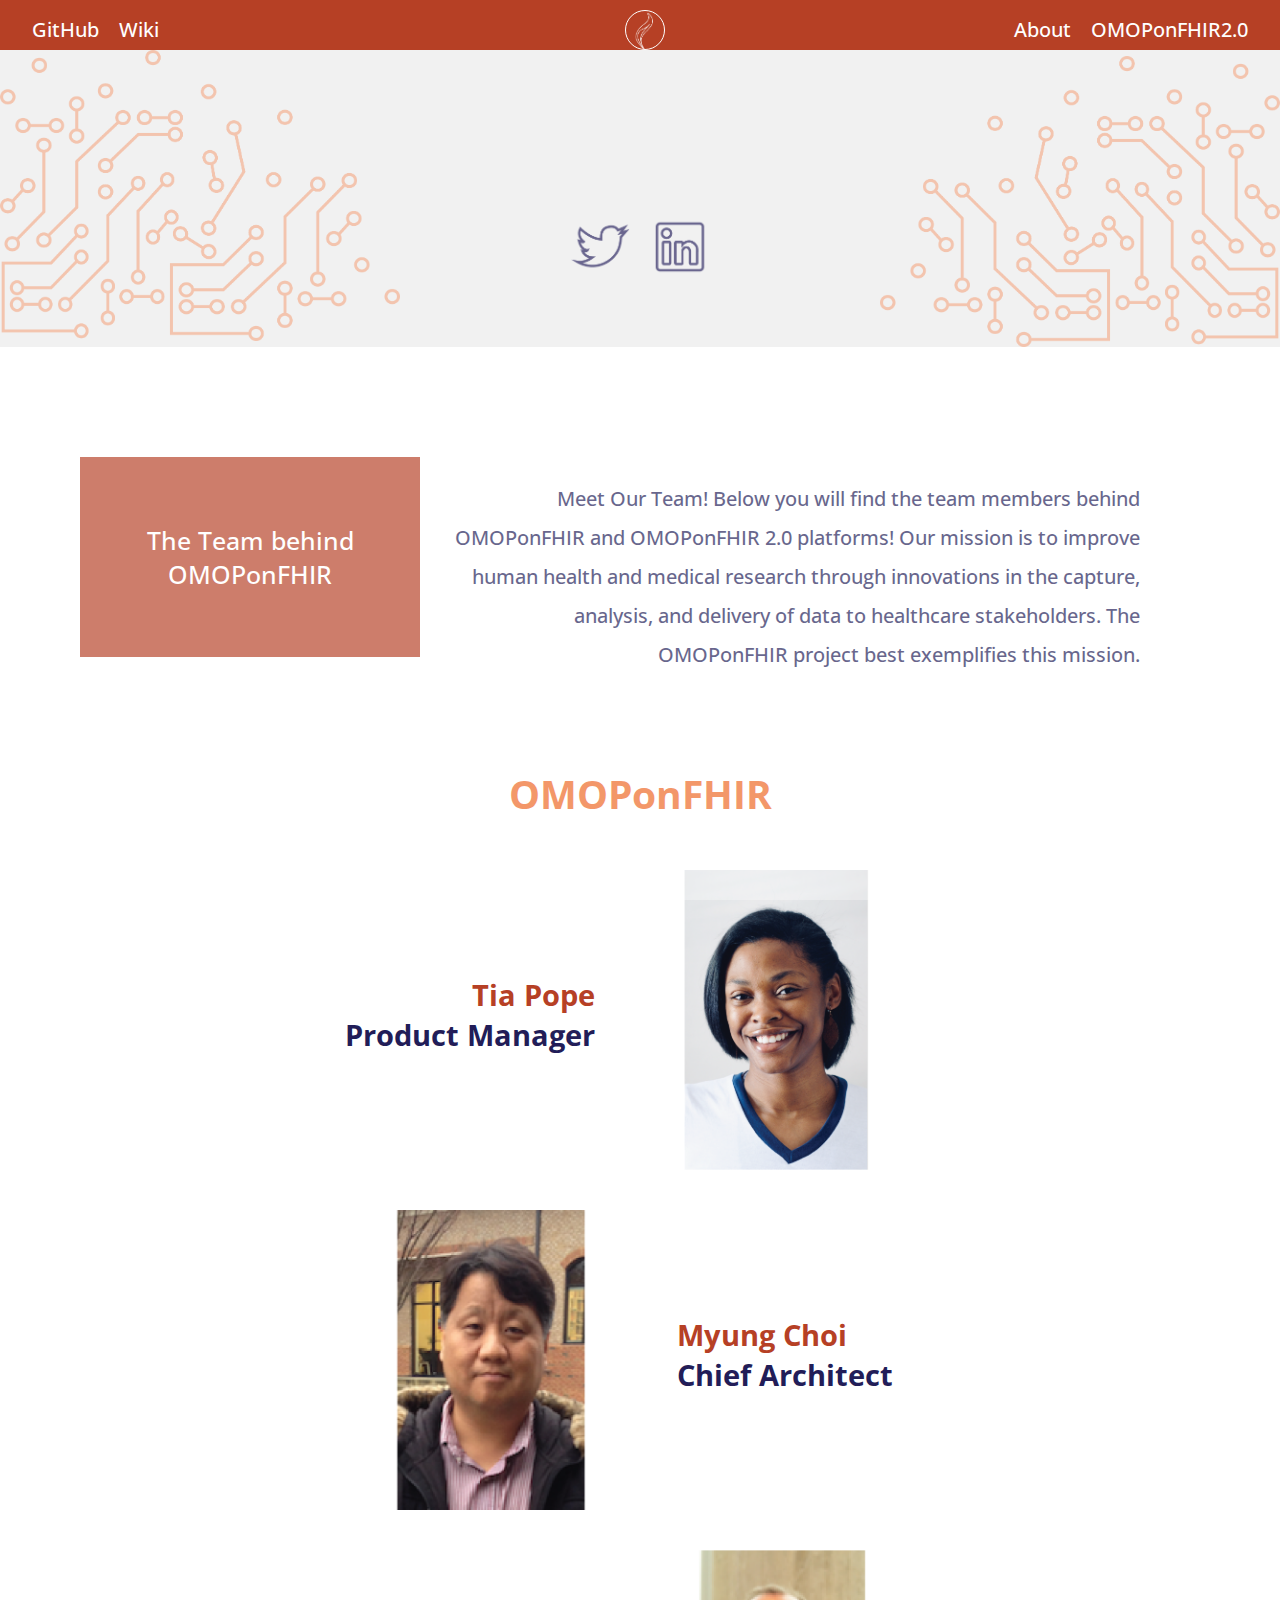
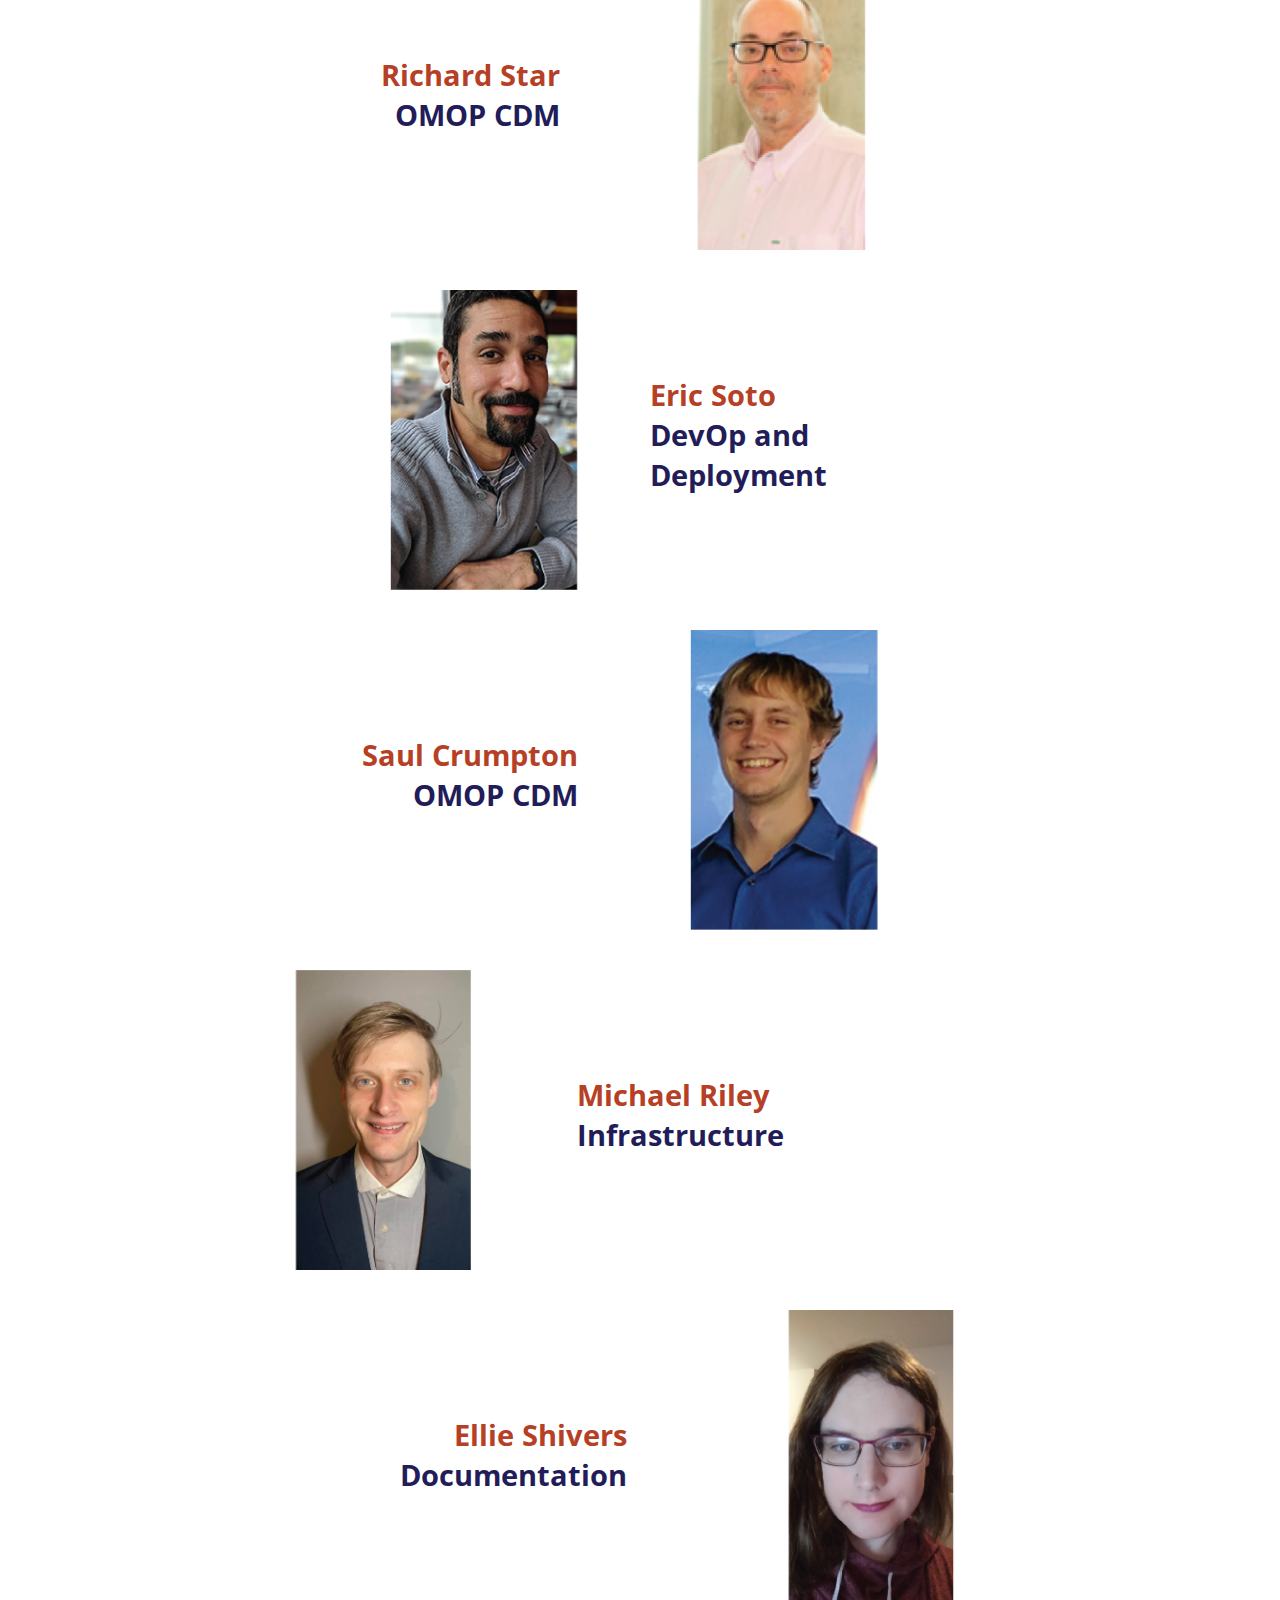
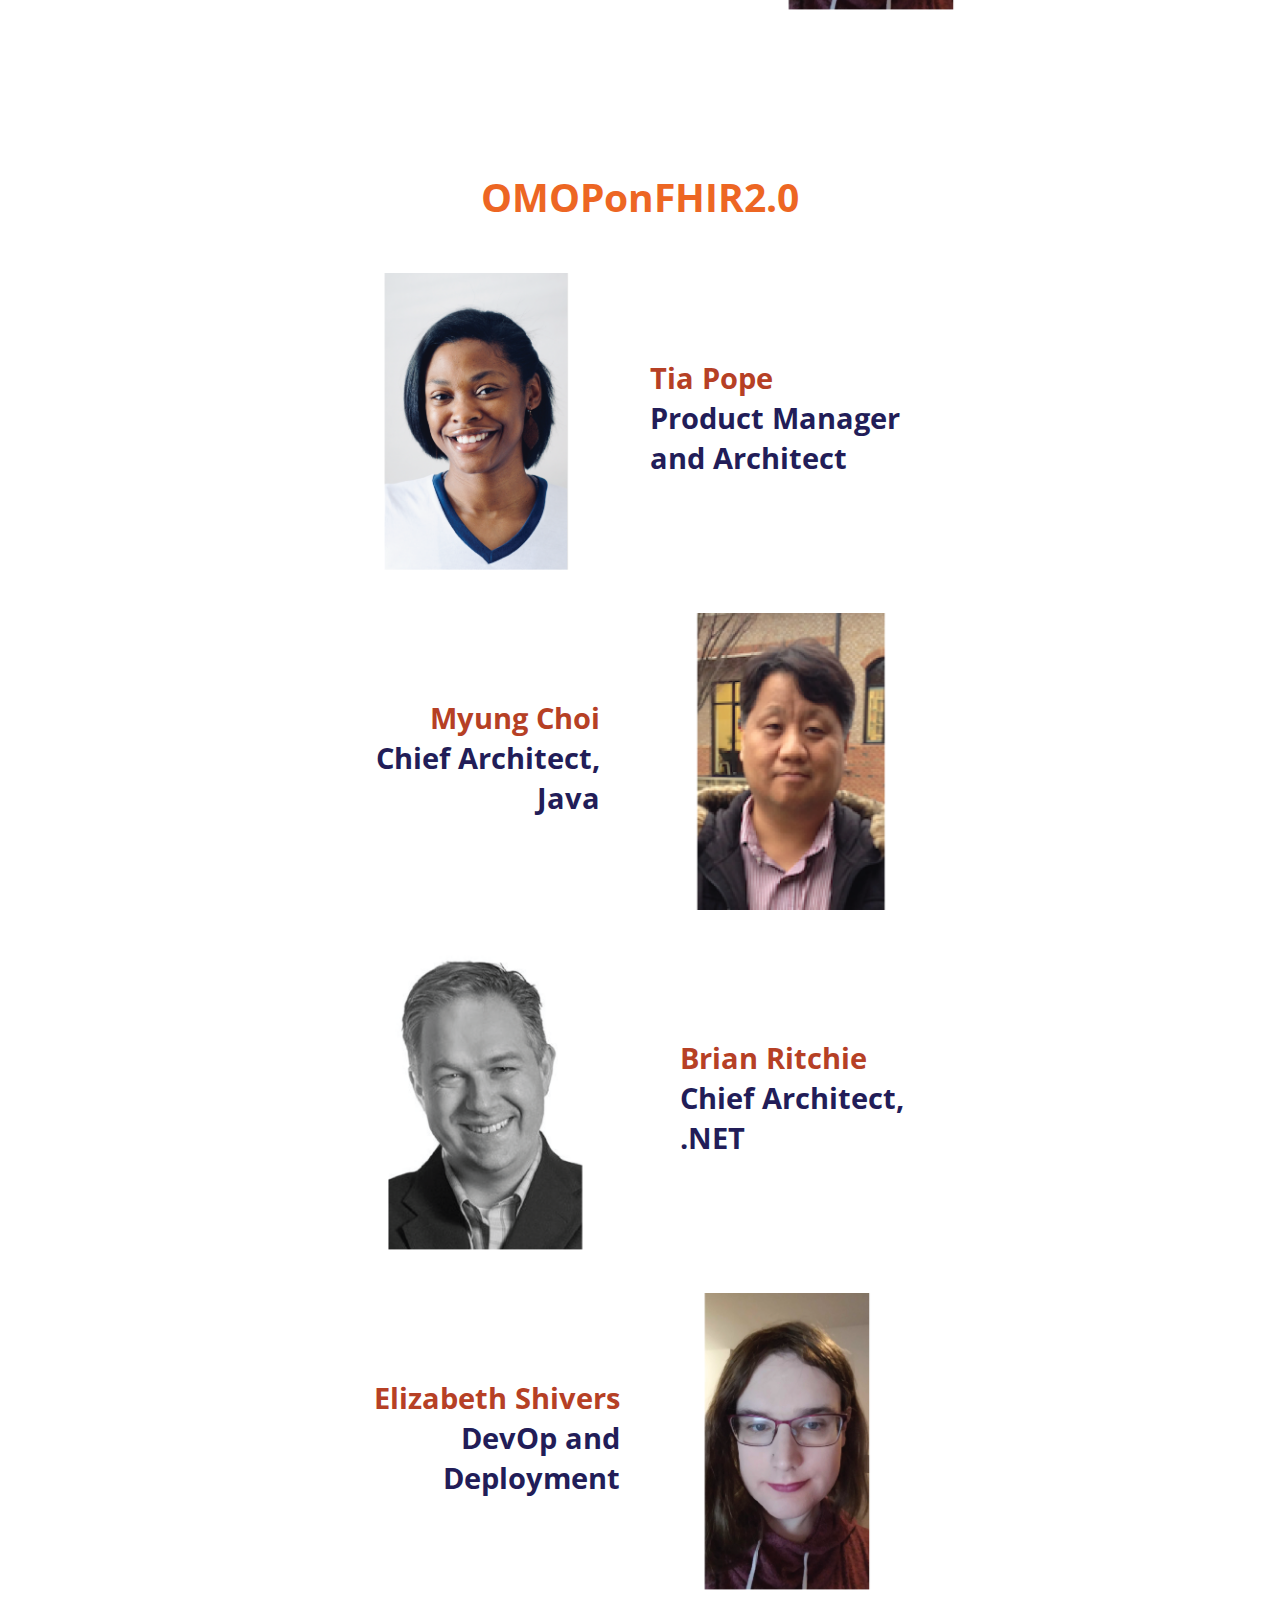
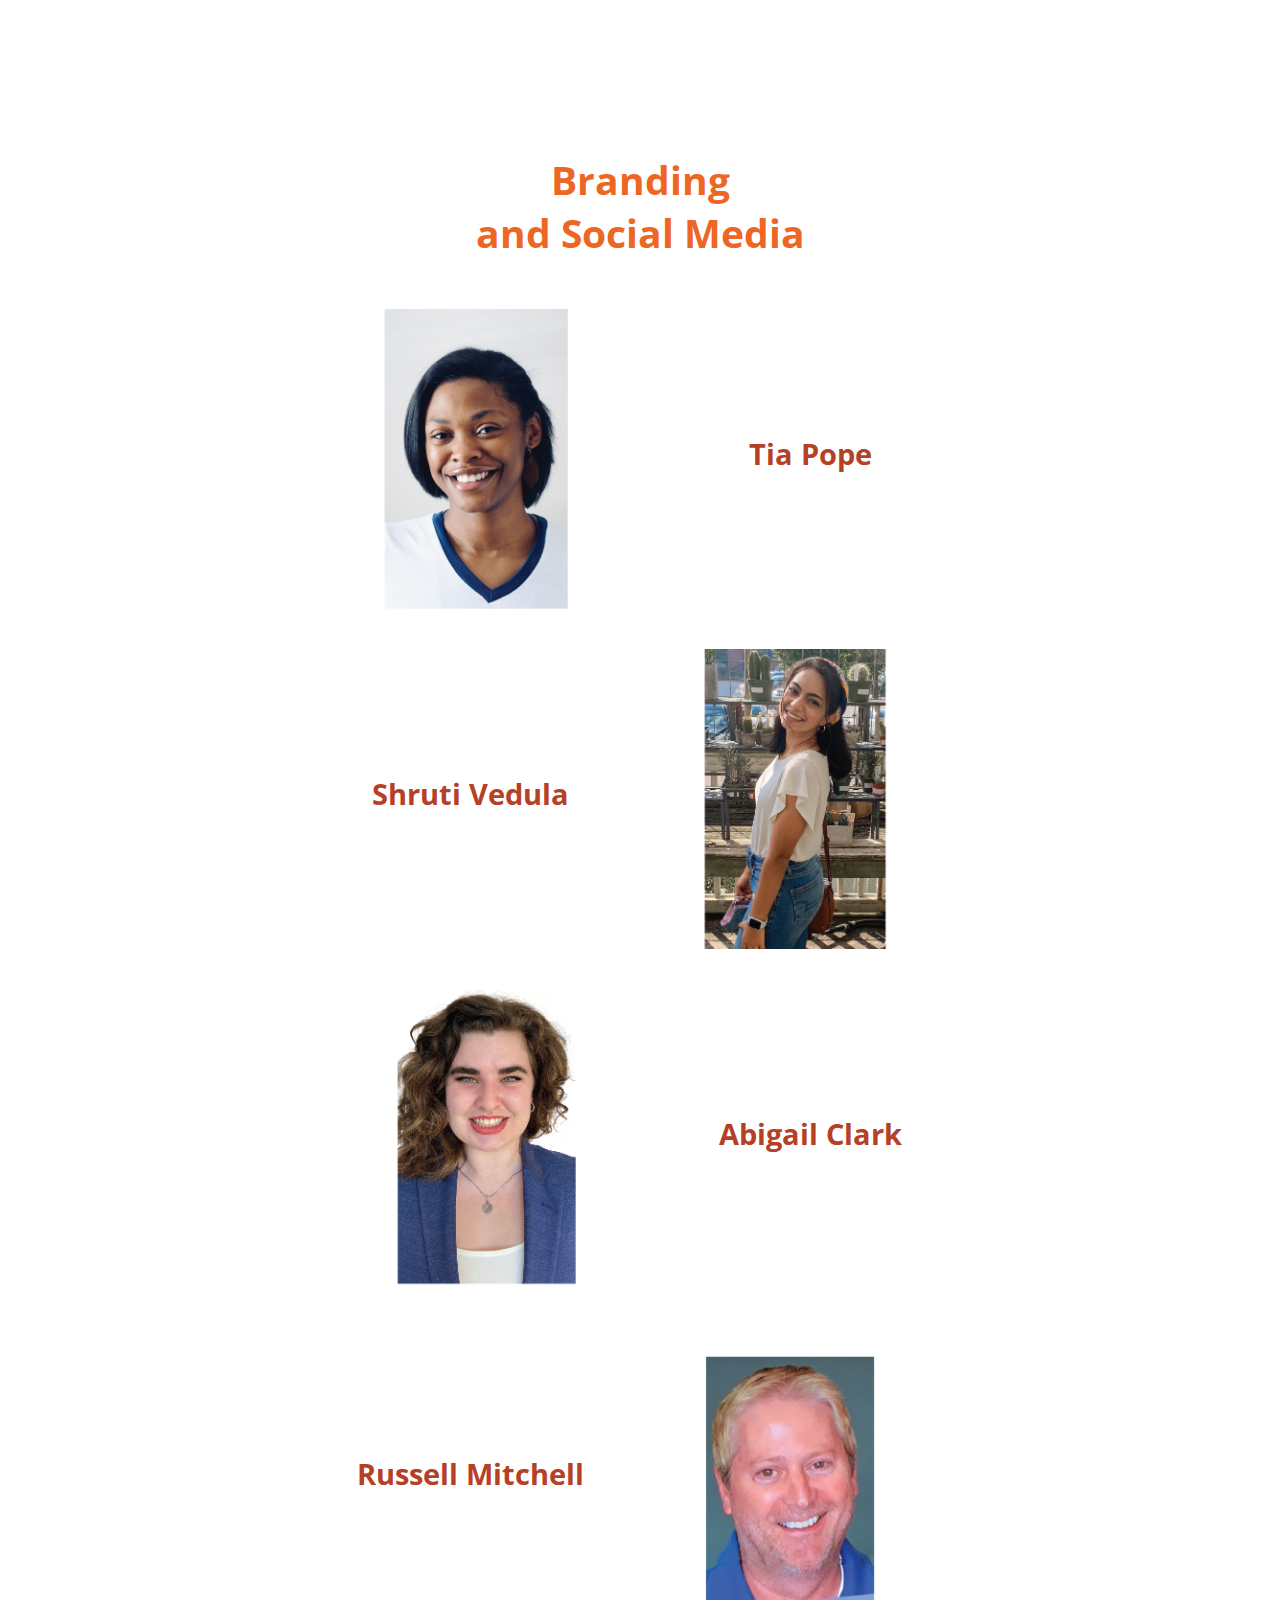
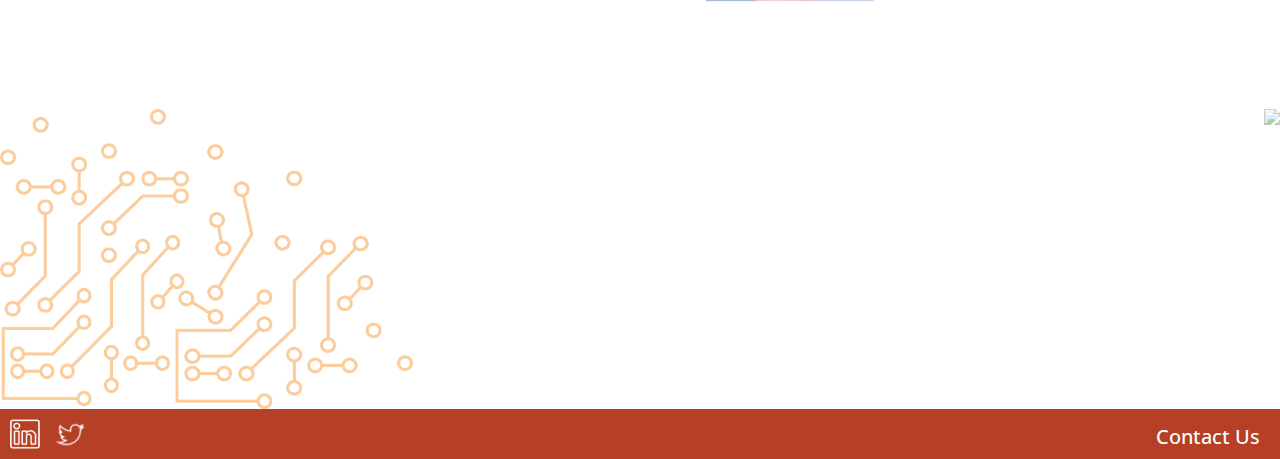
==== commit 455b4f0c: "update linkage to main" ====
--- a/about.html
+++ b/about.html
@@ -36,7 +36,7 @@
           <div class="left">
             <ul>
               <li>
-                <a href="https://github.com/omoponfhir/omoponfhir-main"
+                <a href="https://github.com/omoponfhir/omoponfhir-main-r4-sql"
                   >GitHub</a
                 >
               </li>
@@ -86,7 +86,7 @@
           <li><a href="about.html">About</a></li>
           <li><a href="OMOPonFHIR2.0.html">OMOPonFHIR2.0</a></li>
           <li>
-            <a href="https://github.com/omoponfhir/omoponfhir-main">GitHub</a>
+            <a href="https://github.com/omoponfhir/omoponfhir-main-r4-sql">GitHub</a>
           </li>
           <li>
             <a href="https://github.com/omoponfhir/omoponfhir-main/wiki"
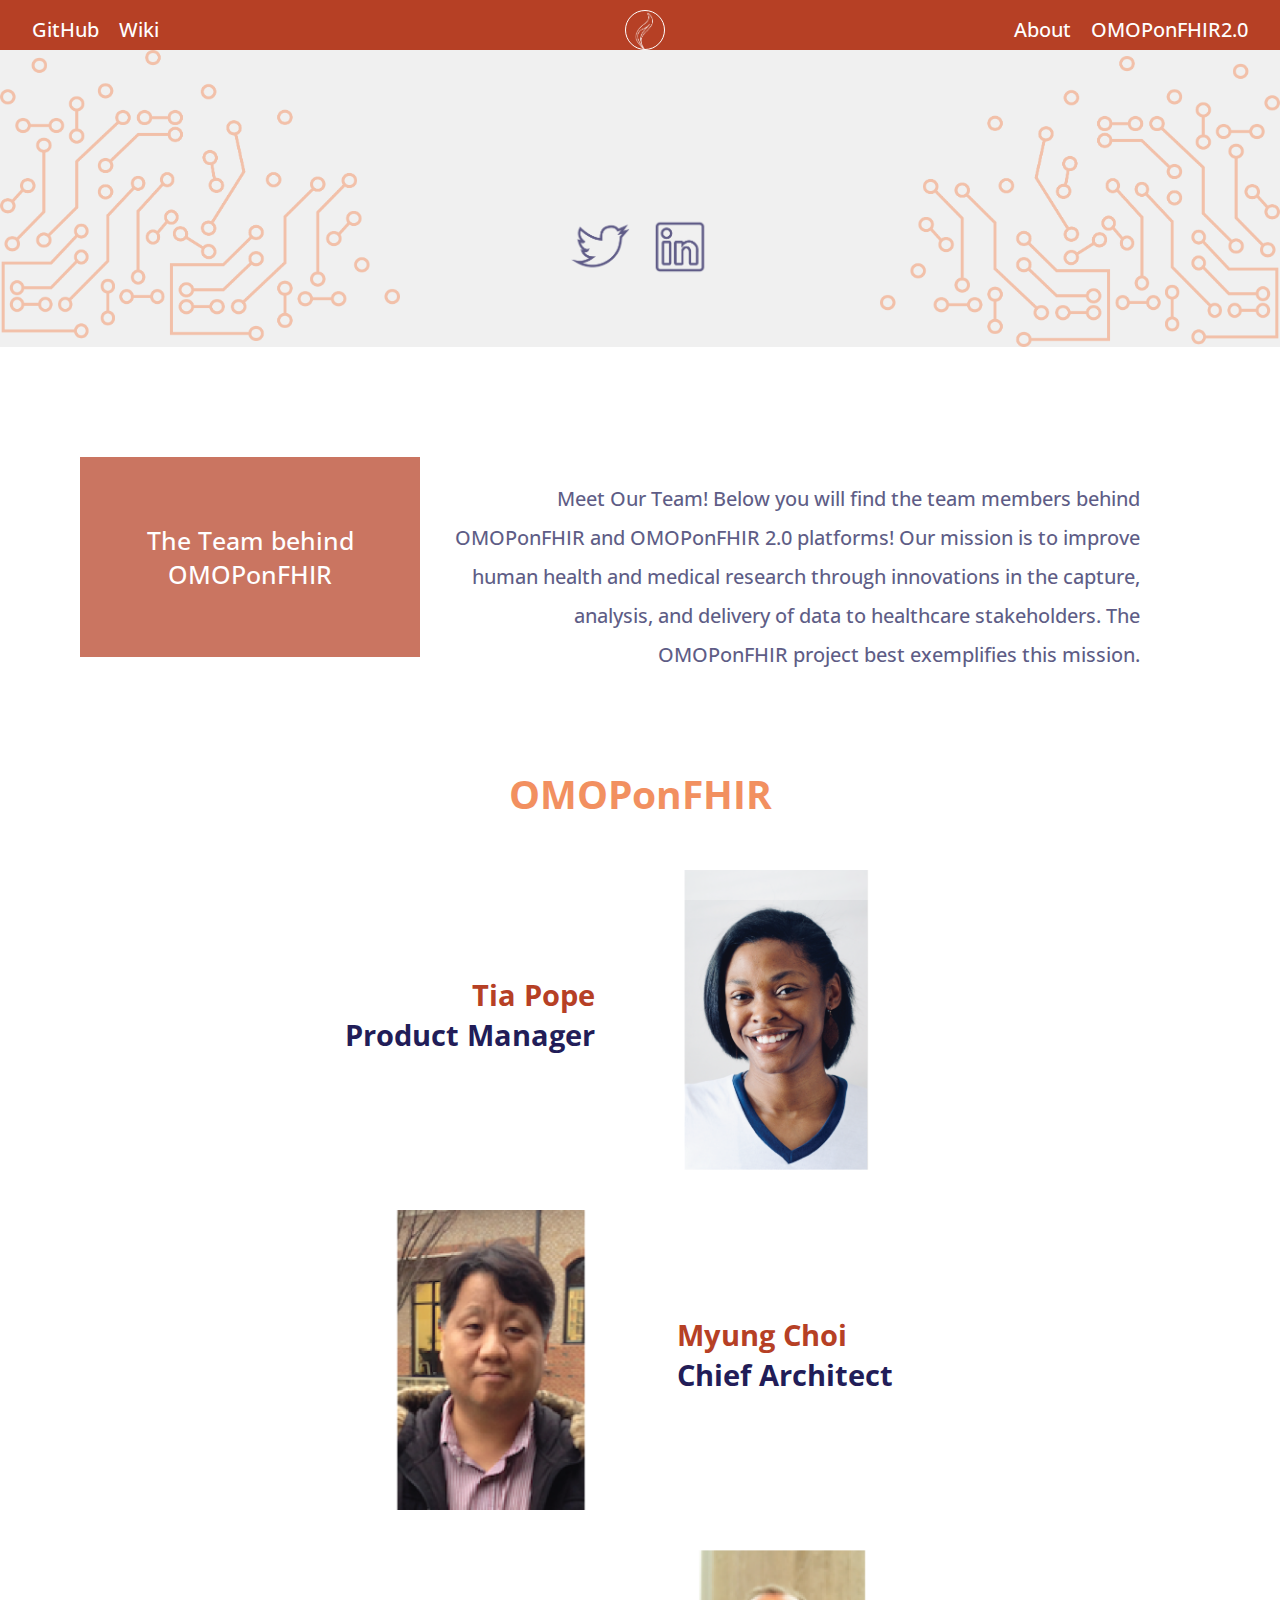
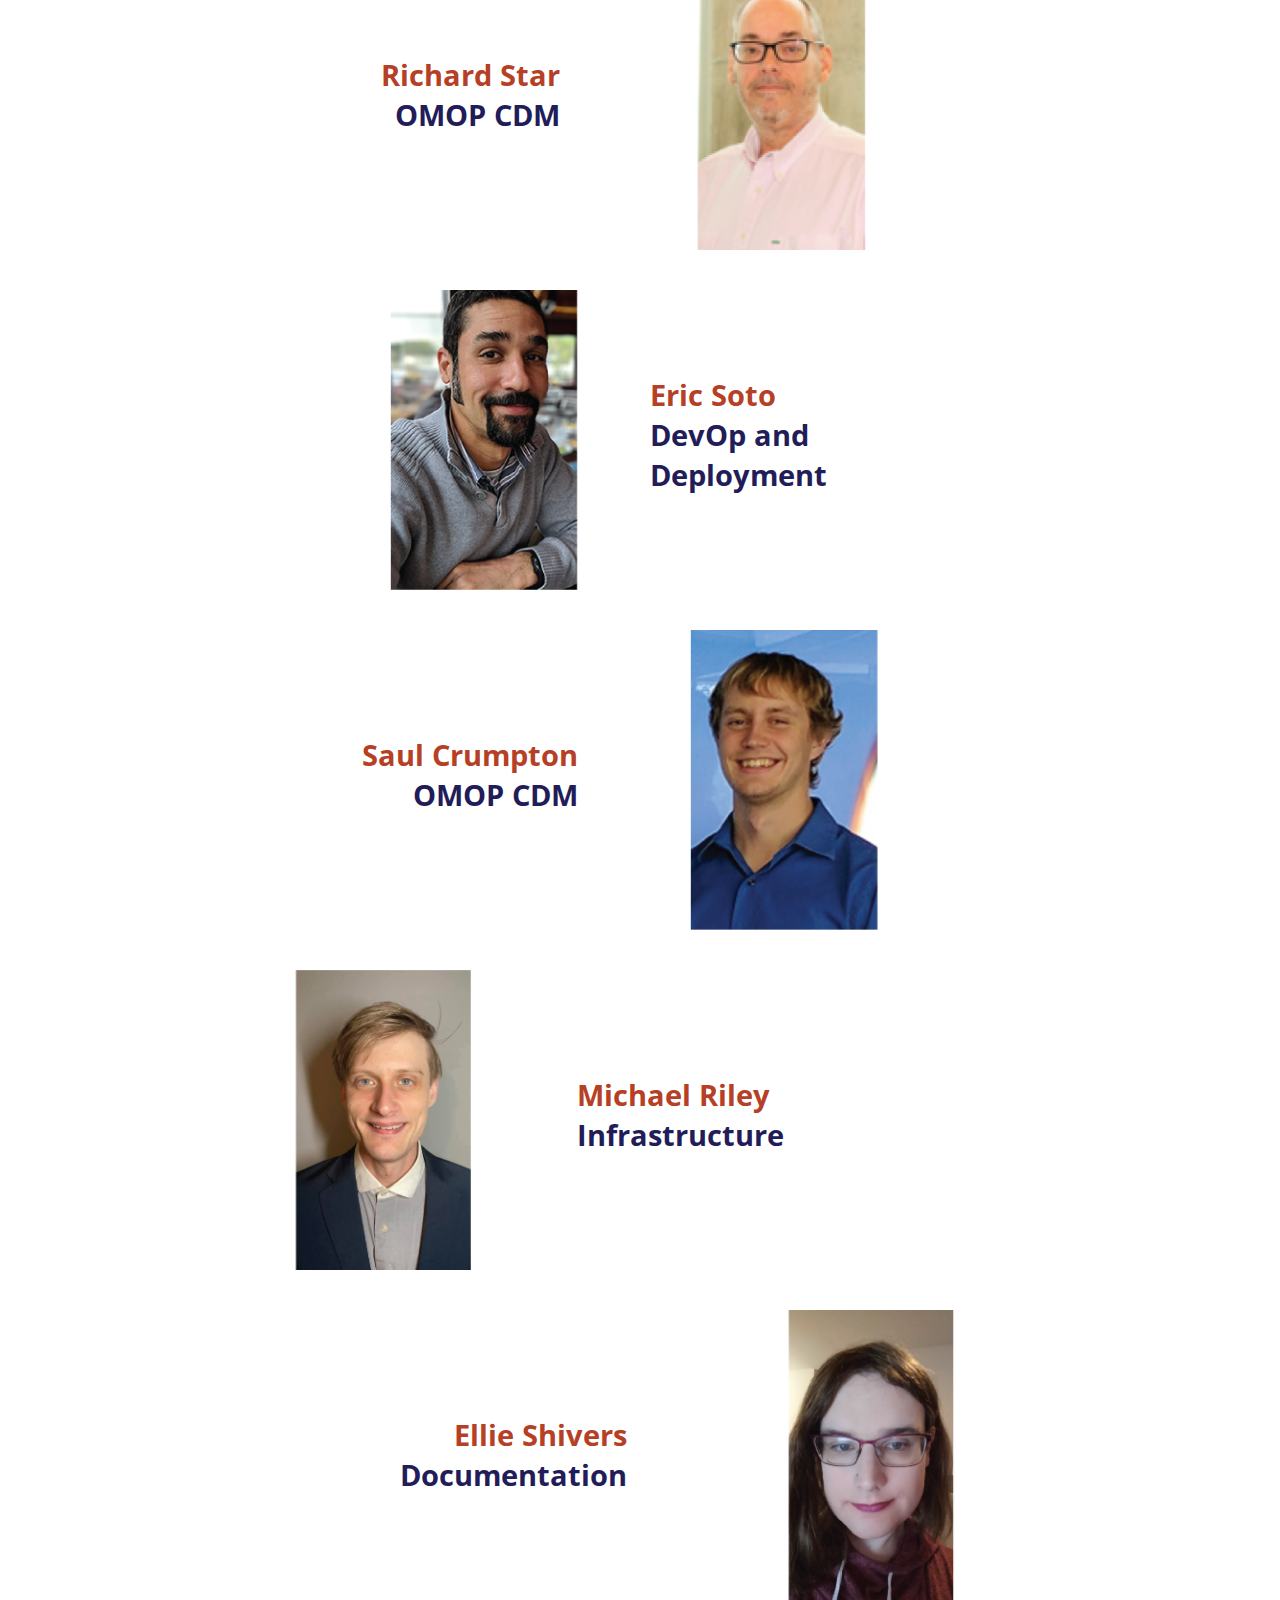
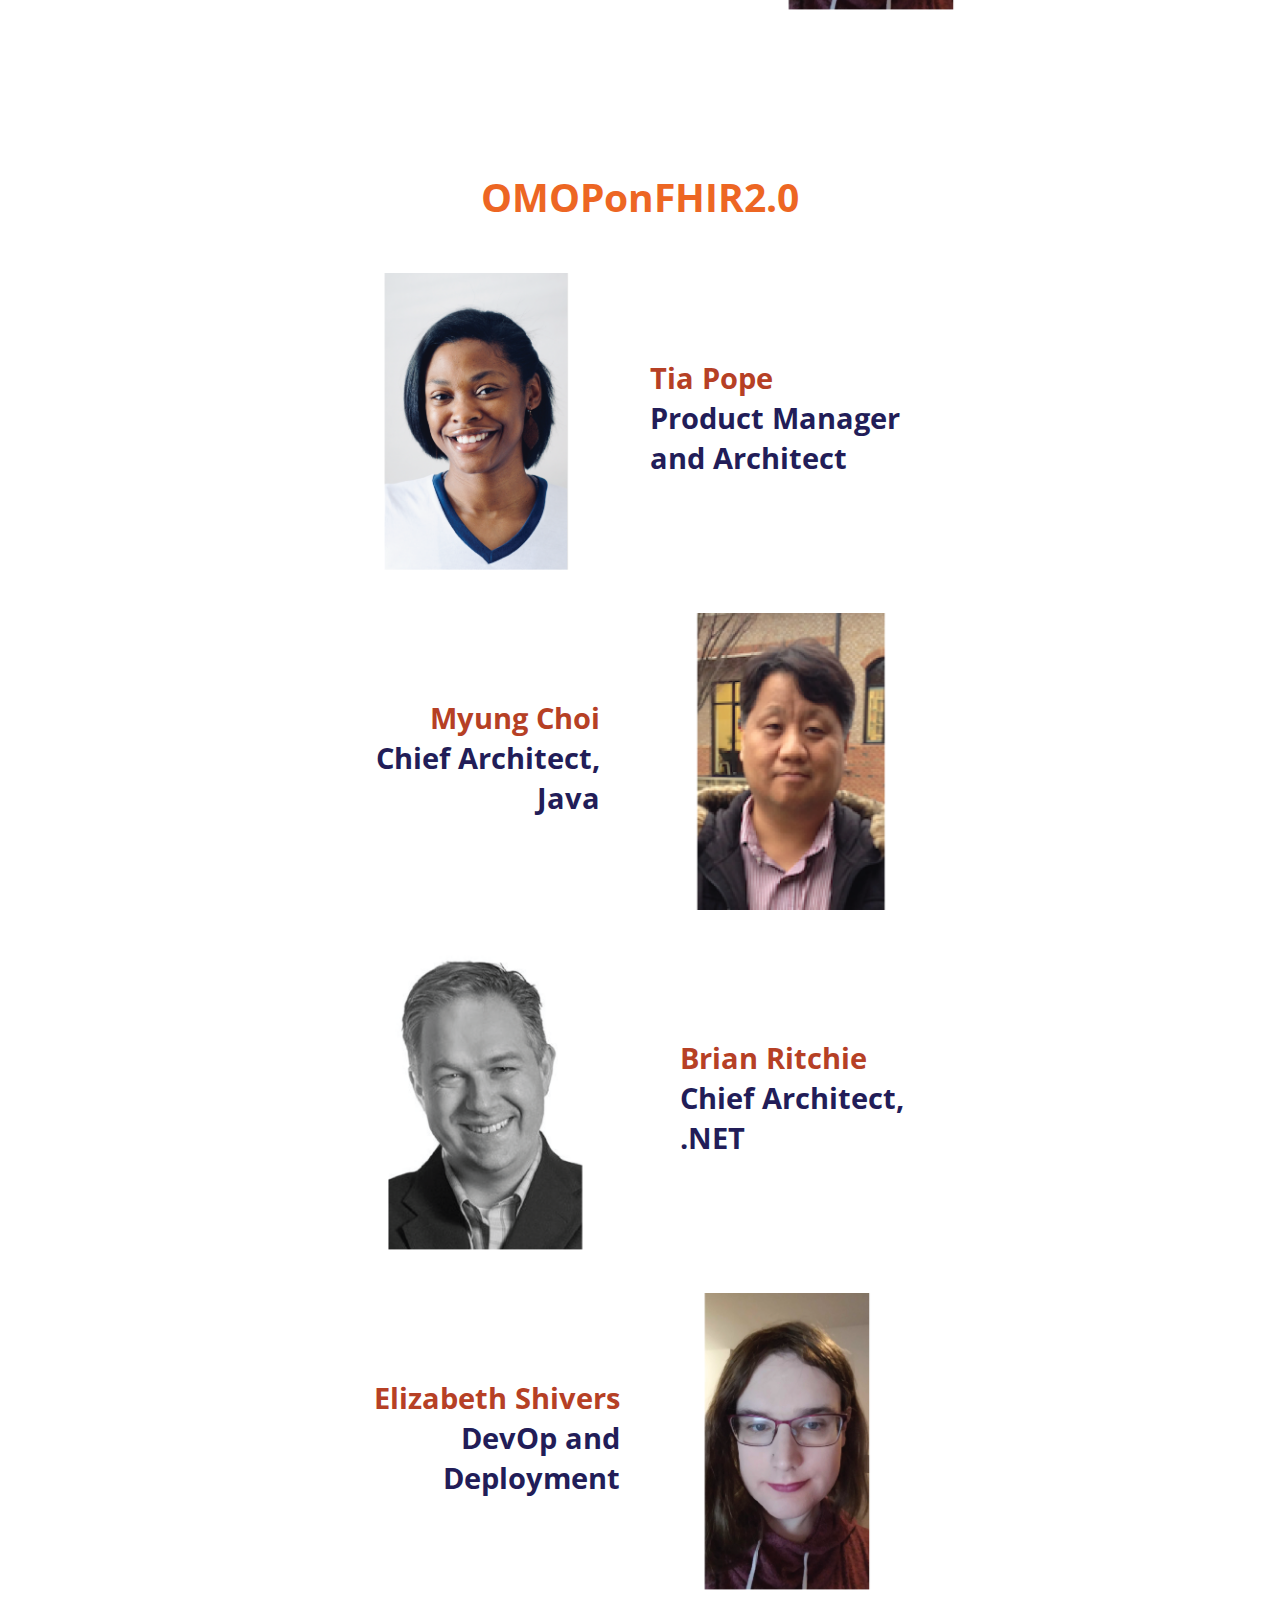
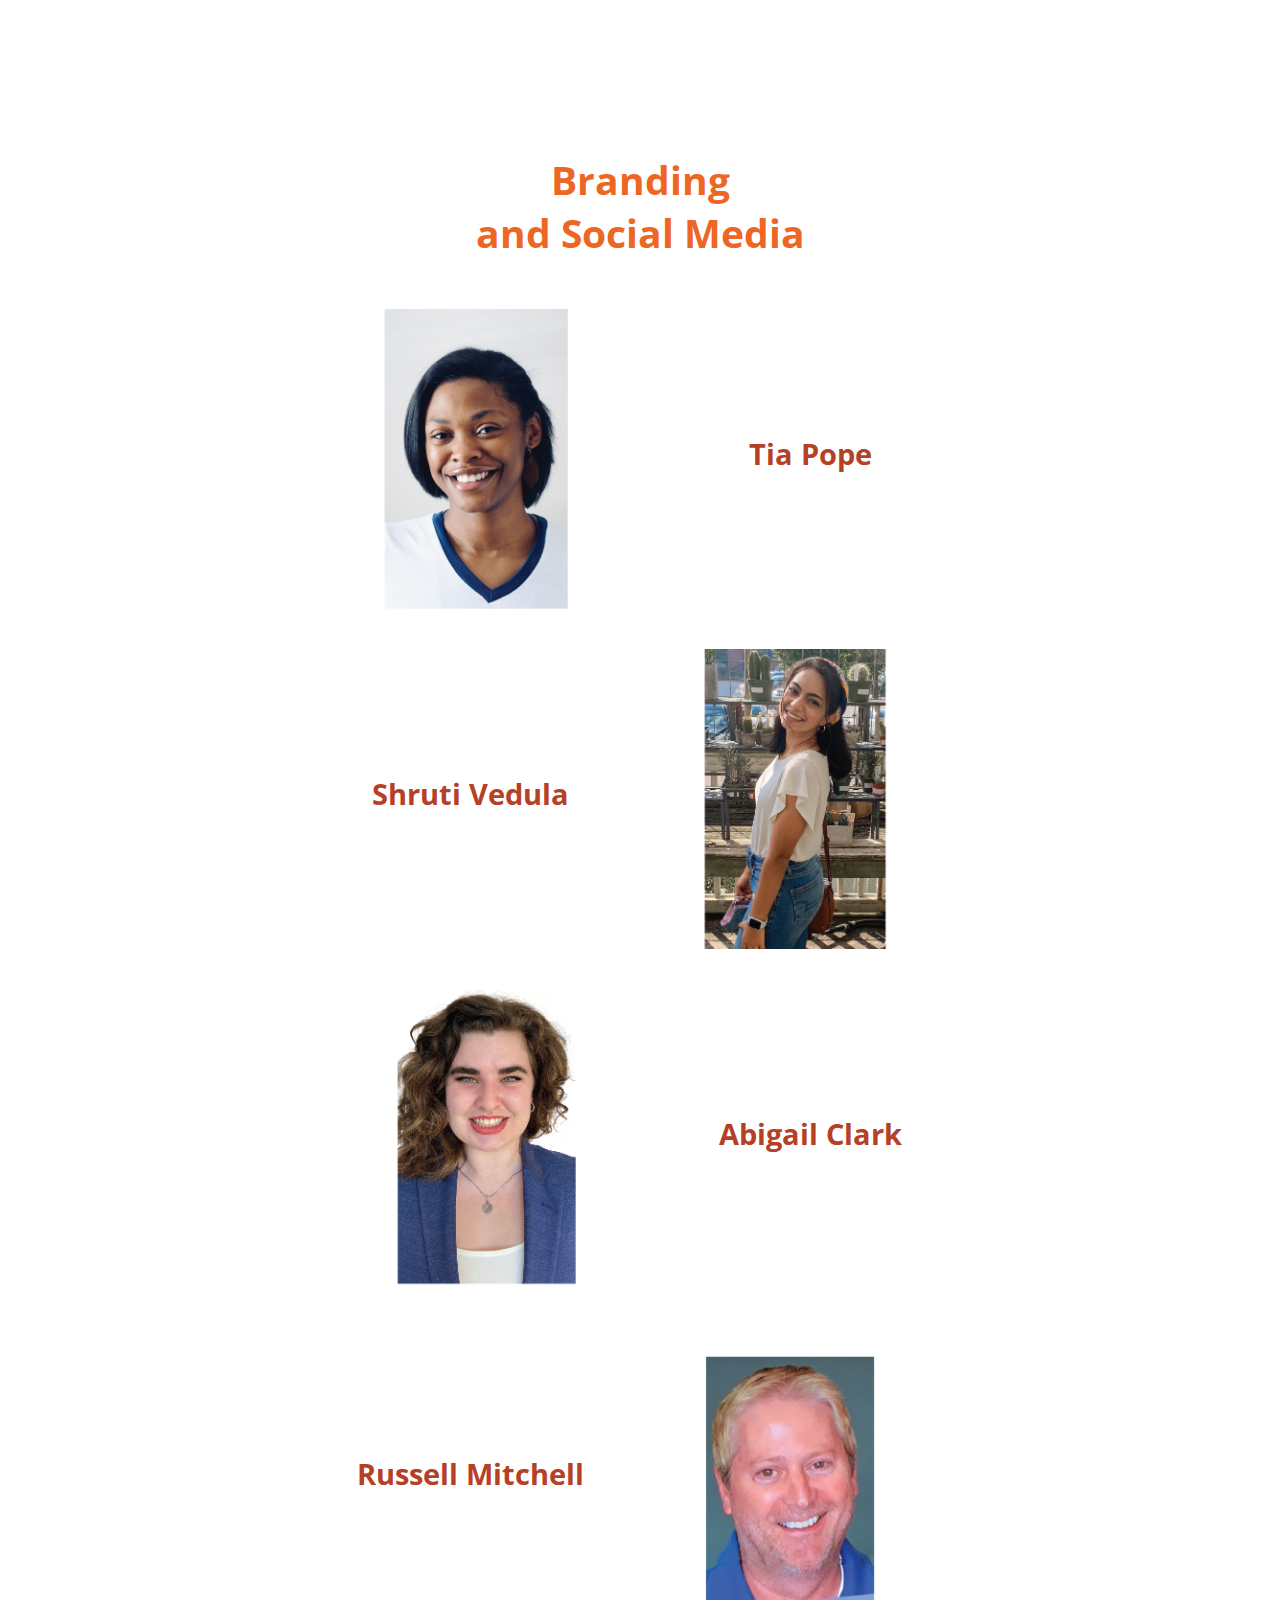
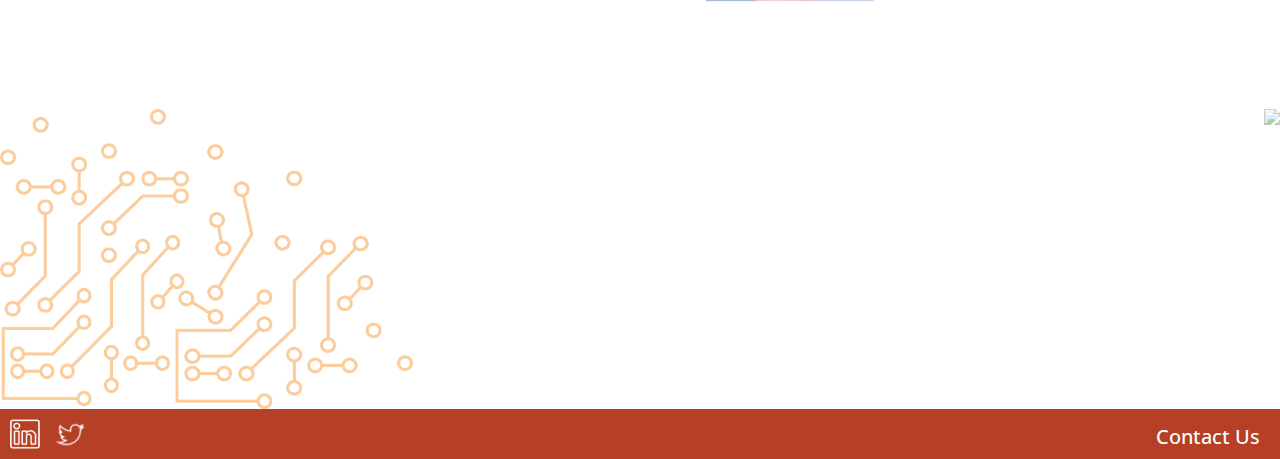
==== commit ec071839: "Changing contact us to be a mailto" ====
--- a/about.html
+++ b/about.html
@@ -31,7 +31,7 @@
   <body>
    <div id="loader"></div>
     <div id="content">
-      <nav class="main-nav">
+      <nav class="main-nav" aria-label="Main Navigation">
         <div class="container">
           <div class="left">
             <ul>
@@ -64,7 +64,7 @@
         </div>
       </nav>
 
-      <nav class="mobile-nav" id="mobile-nav-id">
+      <nav class="mobile-nav" id="mobile-nav-id" aria-label="Mobile Navigation">
         <div class="left">
           <!-- <input type="image" src="img/menu.png" onclick="menu()" /> -->
         </div>
@@ -182,23 +182,6 @@
               best exemplifies this mission.
           </p>
         </div>
-        <!--
-        <div class="contact-us">
-            <p>Contact Us</p>
-            <div class="inputs">
-                <input placeholder="First Name"></input>
-                <input placeholder="Last Name"></input>
-            </div>
-            <div class="inputs">
-                <input placeholder="Email"></input>
-            </div>
-            <div class="inputs">
-                <input placeholder="Message"></input>
-            </div>
-            <a>Submit</a>
-            <iframe src="https://docs.google.com/forms/d/e/1FAIpQLSeu1NekLt_qkEd-SQRcJmjOuqZ-bvzDJnviz9v5_g-GpXFg8Q/viewform?embedded=true" frameborder="0" marginheight="0" marginwidth="0">Loading…</iframe>
-        </div>
-        -->
         <div class="OMOPonFHIR-Heading">
           <h1><span style="color: #ed6623">OMOPonFHIR</span><br /></h1>
         </div>
@@ -470,7 +453,7 @@
             </div>
           </div>
           <div class="right">
-            <a href="https://forms.gle/5ARnCuKFfqA3LYyR9">Contact Us</a>
+            <a href="mailto:info@omoponfhir.org">Contact Us</a>
           </div>
         </footer>
       </div>
